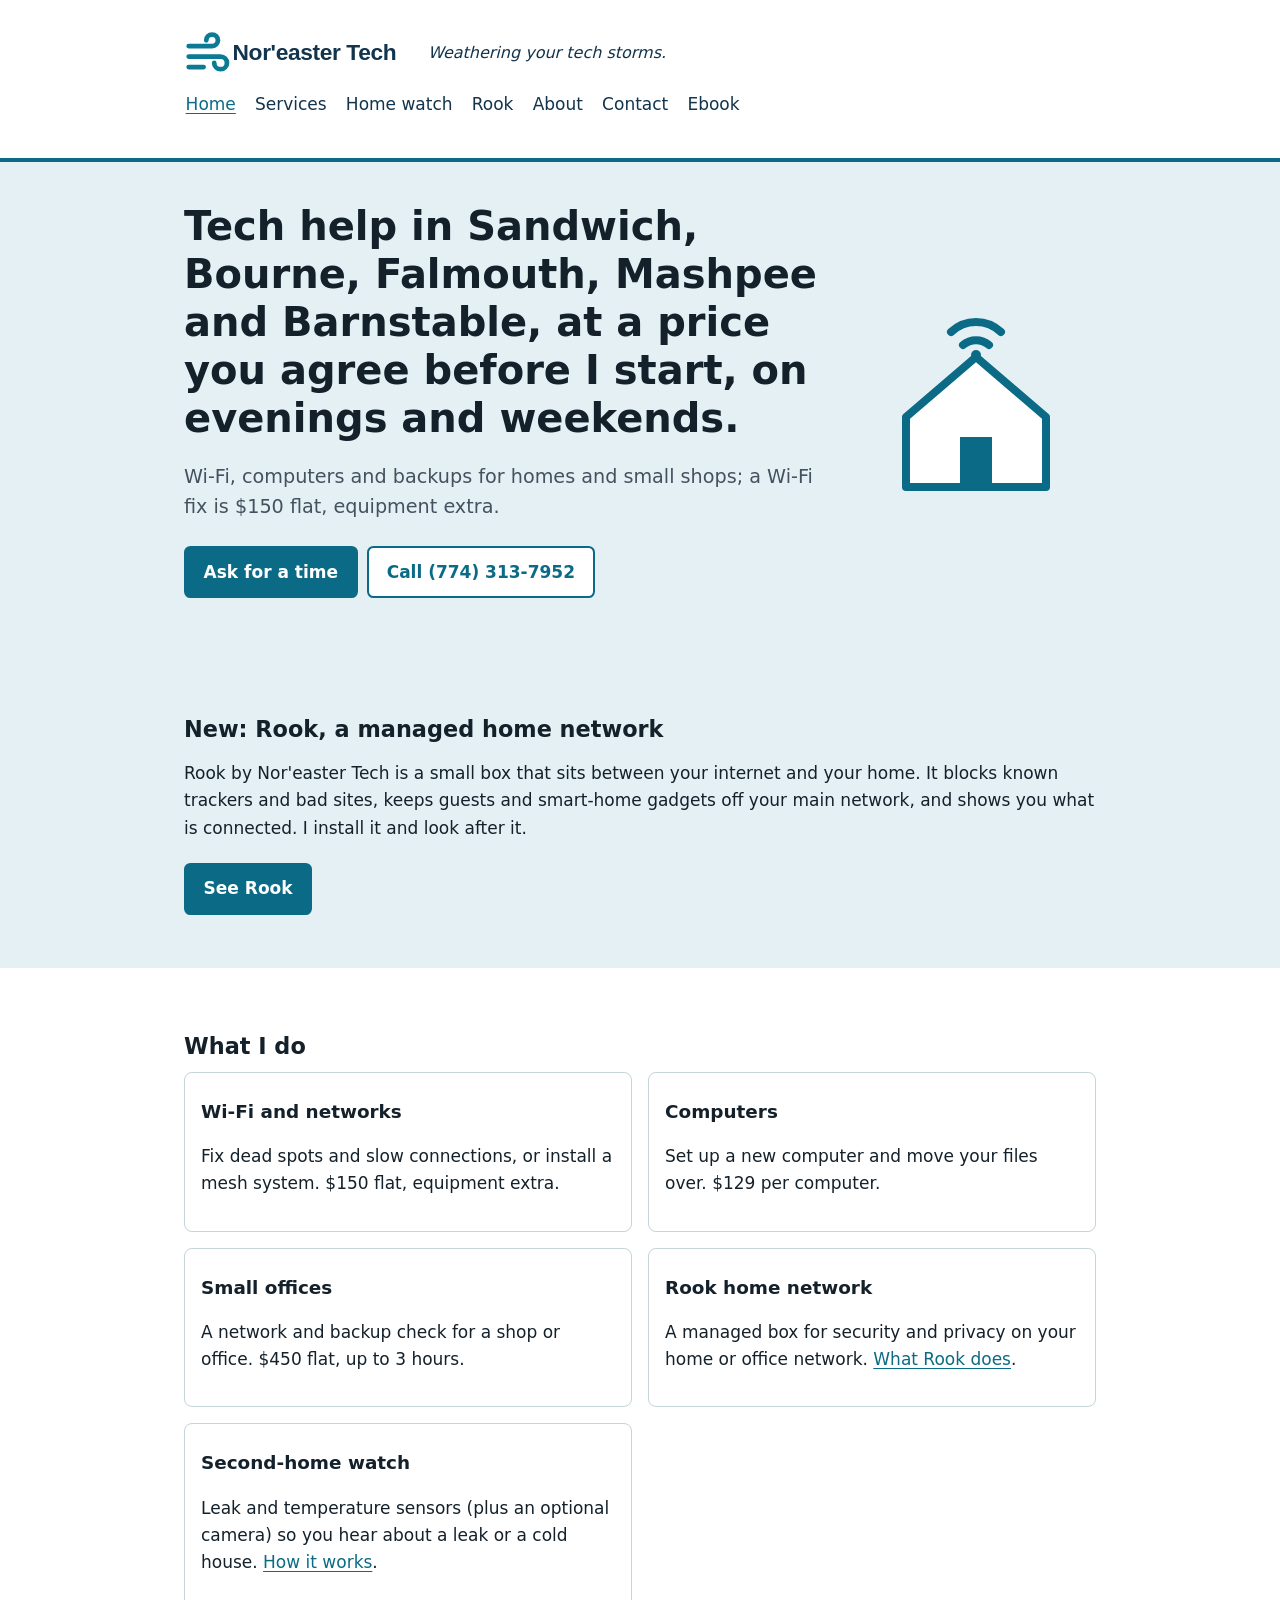
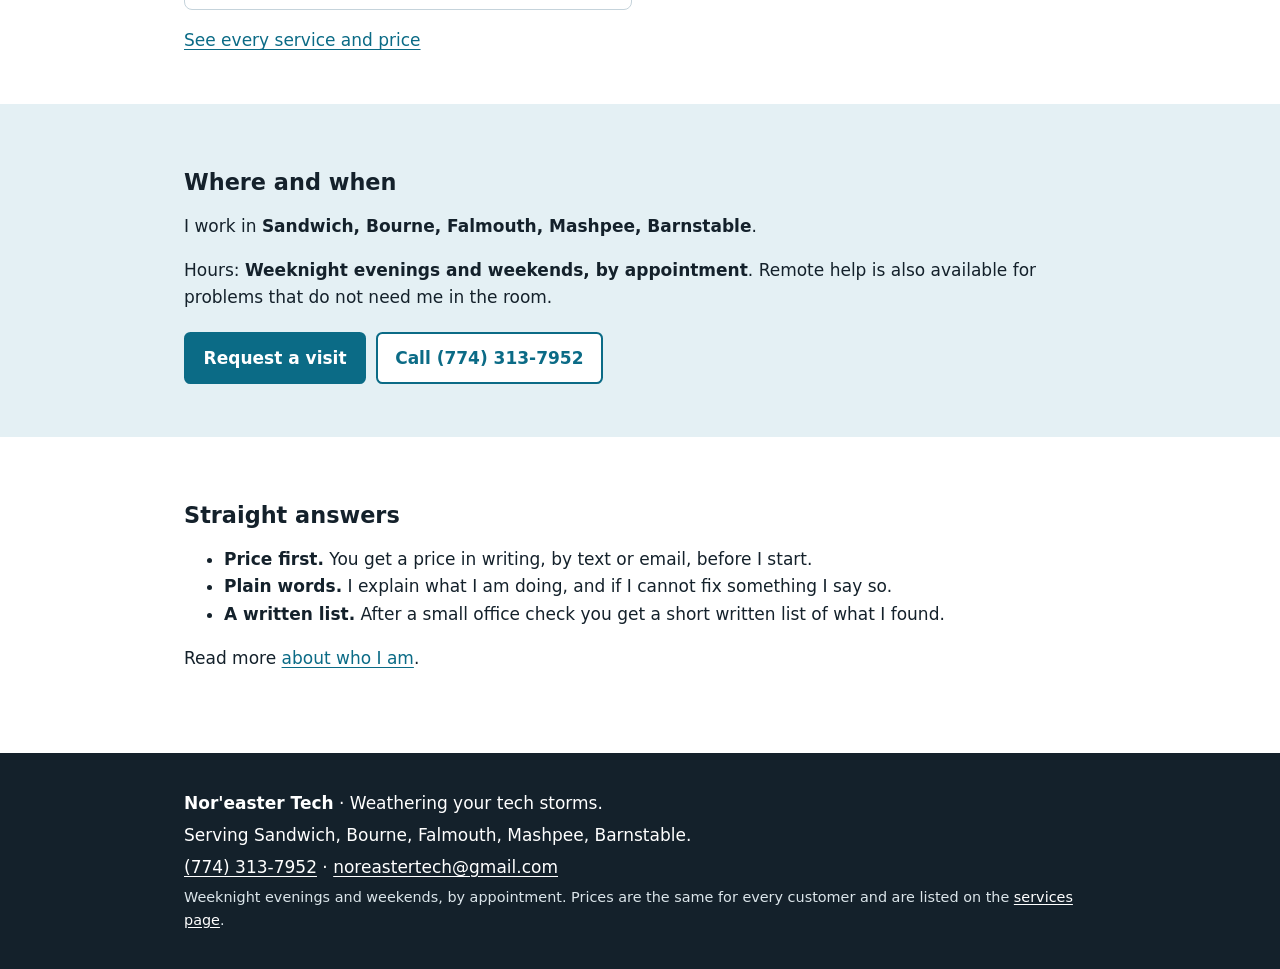
==== index.html @ c84966c6 "Rook: one set of prices" ====
<!DOCTYPE html>
<html lang="en">
<head>
<meta charset="utf-8">
<meta name="viewport" content="width=device-width, initial-scale=1">
<title>Nor'easter Tech | Friendly tech help on Cape Cod</title>
<meta name="description" content="Wi-Fi fixes, new computer setup, tested backups and second-home monitoring for homes and small offices in Sandwich, Bourne, Falmouth, Mashpee and Barnstable. Evenings and weekends.">
<meta name="theme-color" content="#12344d">
<link rel="canonical" href="https://noreastertech.com/index.html">
<meta property="og:title" content="Nor'easter Tech | Friendly tech help on Cape Cod">
<meta property="og:description" content="Wi-Fi fixes, new computer setup, tested backups and second-home monitoring for homes and small offices in Sandwich, Bourne, Falmouth, Mashpee and Barnstable. Evenings and weekends.">
<meta property="og:type" content="website">
<meta property="og:url" content="https://noreastertech.com/index.html">
<meta name="twitter:card" content="summary">
<link rel="icon" href="favicon.svg" type="image/svg+xml">
<link rel="stylesheet" href="style.css">
<script type="application/ld+json">
{
  "@context": "https://schema.org",
  "@type": "LocalBusiness",
  "name": "Nor'easter Tech",
  "description": "Friendly tech help on Cape Cod: Wi-Fi, computers, backups and second-home monitoring.",
  "url": "https://noreastertech.com/index.html",
  "email": "noreastertech@gmail.com",
  "telephone": "(774) 313-7952",
  "areaServed": ["Sandwich, MA", "Bourne, MA", "Falmouth, MA", "Mashpee, MA", "Barnstable, MA"],
  "address": {"@type": "PostalAddress", "addressRegion": "MA", "addressCountry": "US"},
  "openingHoursSpecification": [
    {"@type": "OpeningHoursSpecification", "dayOfWeek": ["Monday", "Tuesday", "Wednesday", "Thursday", "Friday"], "opens": "18:00", "closes": "21:00"},
    {"@type": "OpeningHoursSpecification", "dayOfWeek": ["Saturday", "Sunday"], "opens": "09:00", "closes": "17:00"}
  ]
}
</script>
</head>
<body>
<a class="skip" href="#main">Skip to content</a>
<header class="site-header">
<div class="wrap bar">
<a class="brand" href="index.html"><img src="logo.svg" alt="Nor'easter Tech" width="220" height="43"></a>
<p class="tagline">Weathering your tech storms.</p>
<nav aria-label="Main"><ul><li><a href="index.html" aria-current="page">Home</a></li><li><a href="services.html">Services</a></li><li><a href="home-watch.html">Home watch</a></li><li><a href="rook.html">Rook</a></li><li><a href="about.html">About</a></li><li><a href="contact.html">Contact</a></li><li><a href="book.html">Ebook</a></li></ul></nav>
</div>
</header>
<main id="main" tabindex="-1">

<section class="hero">
<div class="wrap hero-grid">
<div>
<h1>Tech help in Sandwich, Bourne, Falmouth, Mashpee and Barnstable, at a price you agree before I start, on evenings and weekends.</h1>
<p class="lead">Wi-Fi, computers and backups for homes and small shops; a Wi-Fi fix is $150 flat, equipment extra.</p>
<p><a class="btn" href="contact.html">Ask for a time</a> <a class="btn alt" href="tel:+17743137952">Call (774) 313-7952</a></p>
</div>
<img src="house.svg" width="160" height="160" alt="Simple drawing of a house with a Wi-Fi signal above the roof">
</div>
</section>
<section class="band">
<div class="wrap">
<h2>New: Rook, a managed home network</h2>
<p>Rook by Nor'easter Tech is a small box that sits between your internet and your home. It blocks known trackers and bad sites, keeps guests and smart-home gadgets off your main network, and shows you what is connected. I install it and look after it.</p>
<p><a class="btn" href="rook.html">See Rook</a></p>
</div>
</section>
<section class="wrap">
<h2>What I do</h2>
<ul class="cards">
<li><h3>Wi-Fi and networks</h3><p>Fix dead spots and slow connections, or install a mesh system. $150 flat, equipment extra.</p></li>
<li><h3>Computers</h3><p>Set up a new computer and move your files over. $129 per computer.</p></li>
<li><h3>Small offices</h3><p>A network and backup check for a shop or office. $450 flat, up to 3 hours.</p></li>
<li><h3>Rook home network</h3><p>A managed box for security and privacy on your home or office network. <a href="rook.html">What Rook does</a>.</p></li>
<li><h3>Second-home watch</h3><p>Leak and temperature sensors (plus an optional camera) so you hear about a leak or a cold house. <a href="home-watch.html">How it works</a>.</p></li>
</ul>
<p><a href="services.html">See every service and price</a></p>
</section>
<section class="band">
<div class="wrap">
<h2>Where and when</h2>
<p>I work in <strong>Sandwich, Bourne, Falmouth, Mashpee, Barnstable</strong>.</p>
<p>Hours: <strong>Weeknight evenings and weekends, by appointment</strong>. Remote help is also available for problems that do not need me in the room.</p>
<p><a class="btn" href="contact.html">Request a visit</a> <a class="btn alt" href="tel:+17743137952">Call (774) 313-7952</a></p>
</div>
</section>
<section class="wrap">
<h2>Straight answers</h2>
<ul>
<li><strong>Price first.</strong> You get a price in writing, by text or email, before I start.</li>
<li><strong>Plain words.</strong> I explain what I am doing, and if I cannot fix something I say so.</li>
<li><strong>A written list.</strong> After a small office check you get a short written list of what I found.</li>
</ul>
<p>Read more <a href="about.html">about who I am</a>.</p>
</section>
</main>
<footer class="site-footer">
<div class="wrap">
<p><strong>Nor'easter Tech</strong> &middot; Weathering your tech storms.</p>
<p>Serving Sandwich, Bourne, Falmouth, Mashpee, Barnstable.</p>
<p><a href="tel:+17743137952">(774) 313-7952</a> &middot; <a href="mailto:noreastertech@gmail.com">noreastertech@gmail.com</a></p>
<p class="small">Weeknight evenings and weekends, by appointment. Prices are the same for every customer and are listed on the <a href="services.html">services page</a>.</p>
</div>
</footer>
</body>
</html>
---- style.css ----
:root{--ink:#14212b;--muted:#44525f;--accent:#0b6b86;--accent-d:#12344d;--bg:#fff;--band:#e4f0f4;--line:#c5d3db}
*{box-sizing:border-box}
html{font-size:100%;-webkit-text-size-adjust:100%}
body{margin:0;font:1.0625rem/1.6 system-ui,-apple-system,"Segoe UI",Roboto,sans-serif;color:var(--ink);background:var(--bg)}
.wrap{max-width:60rem;margin:0 auto;padding:1.25rem 1rem}
img{max-width:100%;height:auto}
h1{font-size:1.9rem;line-height:1.2;margin:.5rem 0 1rem}
h2{font-size:1.4rem;line-height:1.25;margin:2rem 0 .75rem}
h3{font-size:1.15rem;margin:1.25rem 0 .25rem}
.lead{font-size:1.2rem;color:var(--muted)}
.small{font-size:.9rem;color:var(--muted)}
a{color:var(--accent);text-underline-offset:.15em}
a:hover{color:var(--accent-d)}
:focus-visible{outline:3px solid #b45309;outline-offset:2px;border-radius:2px}
.skip{position:absolute;left:-999px;top:0;background:#fff;color:var(--ink);padding:.5rem 1rem;z-index:10}
.skip:focus{left:0}
.site-header{background:#fff;color:var(--ink);border-bottom:4px solid var(--accent)}
.bar{display:flex;flex-wrap:wrap;align-items:center;gap:.5rem 1.5rem;padding-top:.75rem;padding-bottom:.75rem}
.brand{display:inline-flex;text-decoration:none}
.brand img{display:block;width:220px;height:auto}
.tagline{margin:0;color:var(--accent-d);font-style:italic;font-size:1rem}
nav ul{list-style:none;margin:0;padding:0;display:flex;flex-wrap:wrap;gap:.25rem 1rem}
nav a{color:var(--accent-d);display:inline-flex;align-items:center;min-height:44px;padding:0 .1rem;text-decoration:none}
nav a:hover,nav a[aria-current]{text-decoration:underline;color:var(--accent)}

.btn{display:inline-block;background:var(--accent);color:#fff;border:2px solid var(--accent);padding:.65rem 1.1rem;border-radius:.4rem;font:inherit;font-weight:600;text-decoration:none;cursor:pointer;margin:.25rem .25rem .25rem 0}
.btn:hover{background:var(--accent-d);color:#fff}
.btn.alt{background:#fff;color:var(--accent)}
.btn.alt:hover{background:var(--band);color:var(--accent-d)}
.hero{background:var(--band)}
.hero-grid{display:grid;gap:1rem;align-items:center}
.hero img{justify-self:center;width:160px;height:160px}
.cards{list-style:none;margin:0;padding:0;display:grid;gap:1rem}
.cards li{border:1px solid var(--line);border-radius:.5rem;padding:.25rem 1rem 1rem}
.band{background:var(--band)}
.table-wrap{overflow-x:auto}
table{border-collapse:collapse;width:100%;min-width:20rem}
caption{text-align:left;font-weight:700;padding:.5rem 0}
th,td{border-bottom:1px solid var(--line);padding:.6rem .5rem;text-align:left;vertical-align:top}
thead th{background:var(--band)}
.price{white-space:nowrap;font-weight:700}
.form{display:grid;gap:.4rem;max-width:32rem}
.form label{font-weight:600;margin-top:.6rem}
input,select,textarea{font:inherit;color:var(--ink);padding:.6rem;border:2px solid #6b7c88;border-radius:.4rem;width:100%;background:#fff}
.form .btn{margin-top:1rem;justify-self:start}
.site-footer{background:var(--ink);color:#fff;margin-top:2rem}
.site-footer p{margin:.3rem 0}
.site-footer a{color:#fff}
@media (min-width:40rem){
h1{font-size:2.5rem}
.hero-grid{grid-template-columns:1fr auto}
.hero img{width:240px;height:240px}
.cards{grid-template-columns:1fr 1fr}
.wrap{padding:2rem 1.5rem}
}
@media (prefers-reduced-motion:no-preference){html{scroll-behavior:smooth}}
.site-footer .small{color:#dbe5ea}
@media print{
.skip,.site-header,.site-footer,.btn{display:none}
body{color:#000;background:#fff;font-size:12pt}
a{color:#000}
.table-wrap{overflow:visible}
}
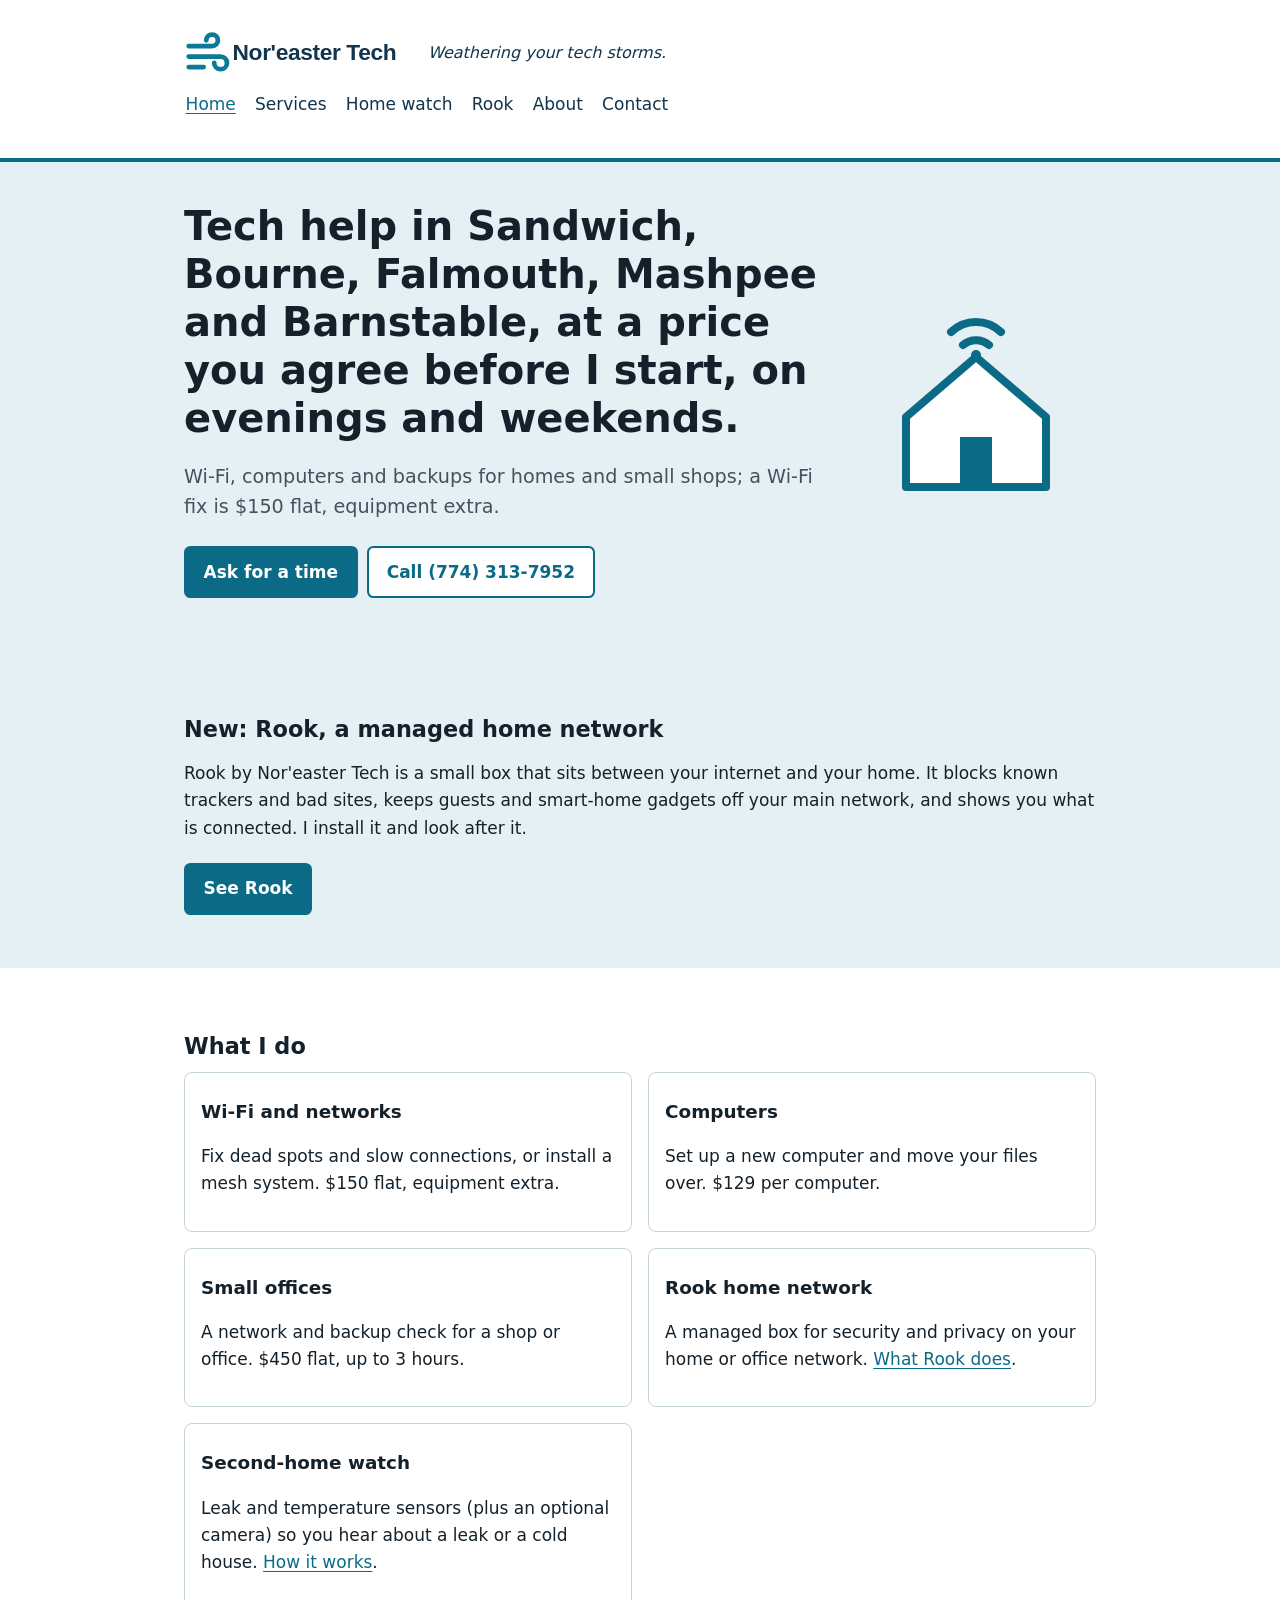
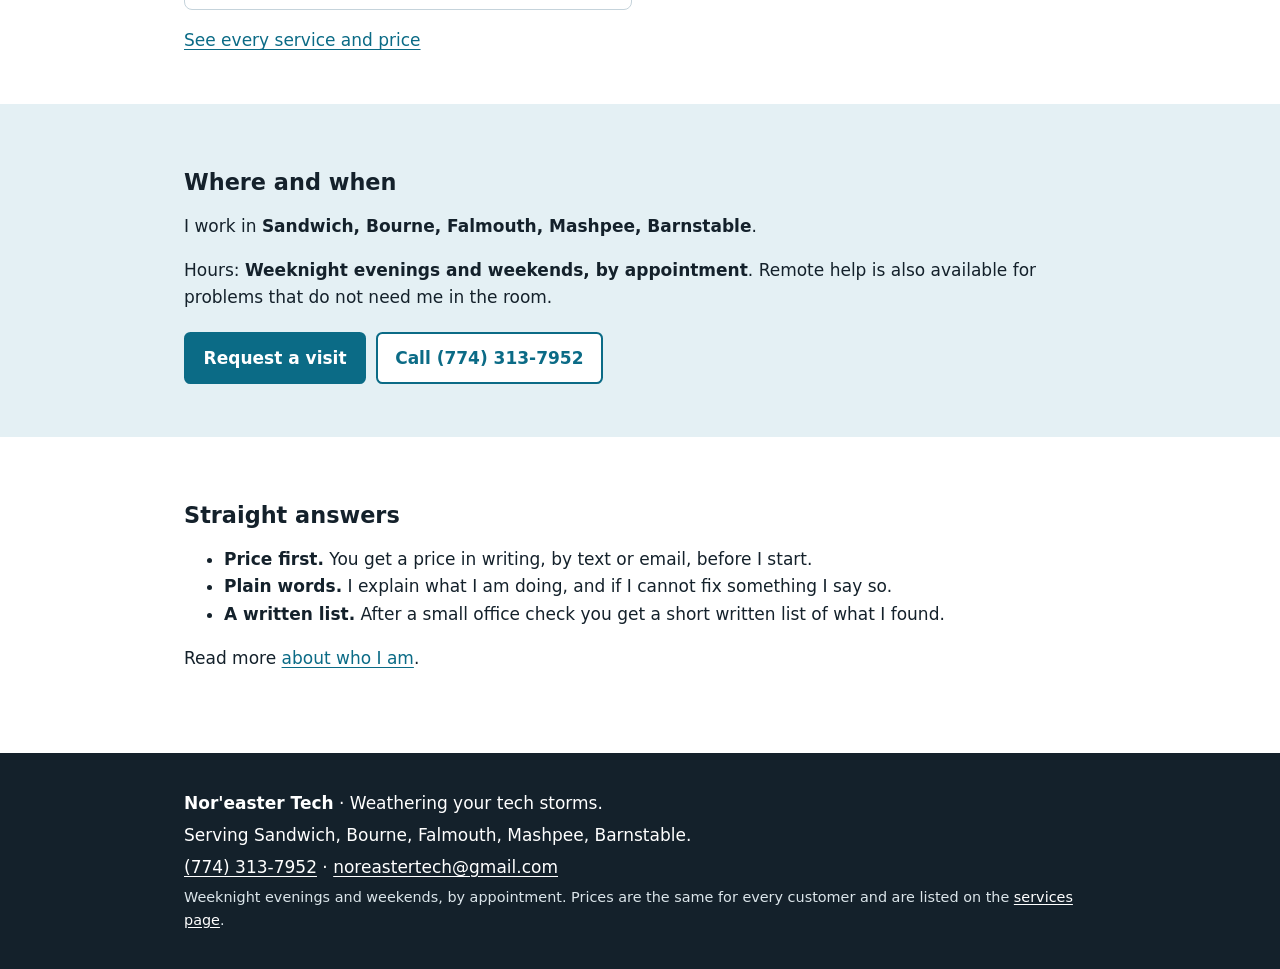
==== commit fffe16ae: "About rewrite; Ebook out of the menu" ====
--- a/index.html
+++ b/index.html
@@ -38,7 +38,7 @@
 <div class="wrap bar">
 <a class="brand" href="index.html"><img src="logo.svg" alt="Nor'easter Tech" width="220" height="43"></a>
 <p class="tagline">Weathering your tech storms.</p>
-<nav aria-label="Main"><ul><li><a href="index.html" aria-current="page">Home</a></li><li><a href="services.html">Services</a></li><li><a href="home-watch.html">Home watch</a></li><li><a href="rook.html">Rook</a></li><li><a href="about.html">About</a></li><li><a href="contact.html">Contact</a></li><li><a href="book.html">Ebook</a></li></ul></nav>
+<nav aria-label="Main"><ul><li><a href="index.html" aria-current="page">Home</a></li><li><a href="services.html">Services</a></li><li><a href="home-watch.html">Home watch</a></li><li><a href="rook.html">Rook</a></li><li><a href="about.html">About</a></li><li><a href="contact.html">Contact</a></li></ul></nav>
 </div>
 </header>
 <main id="main" tabindex="-1">
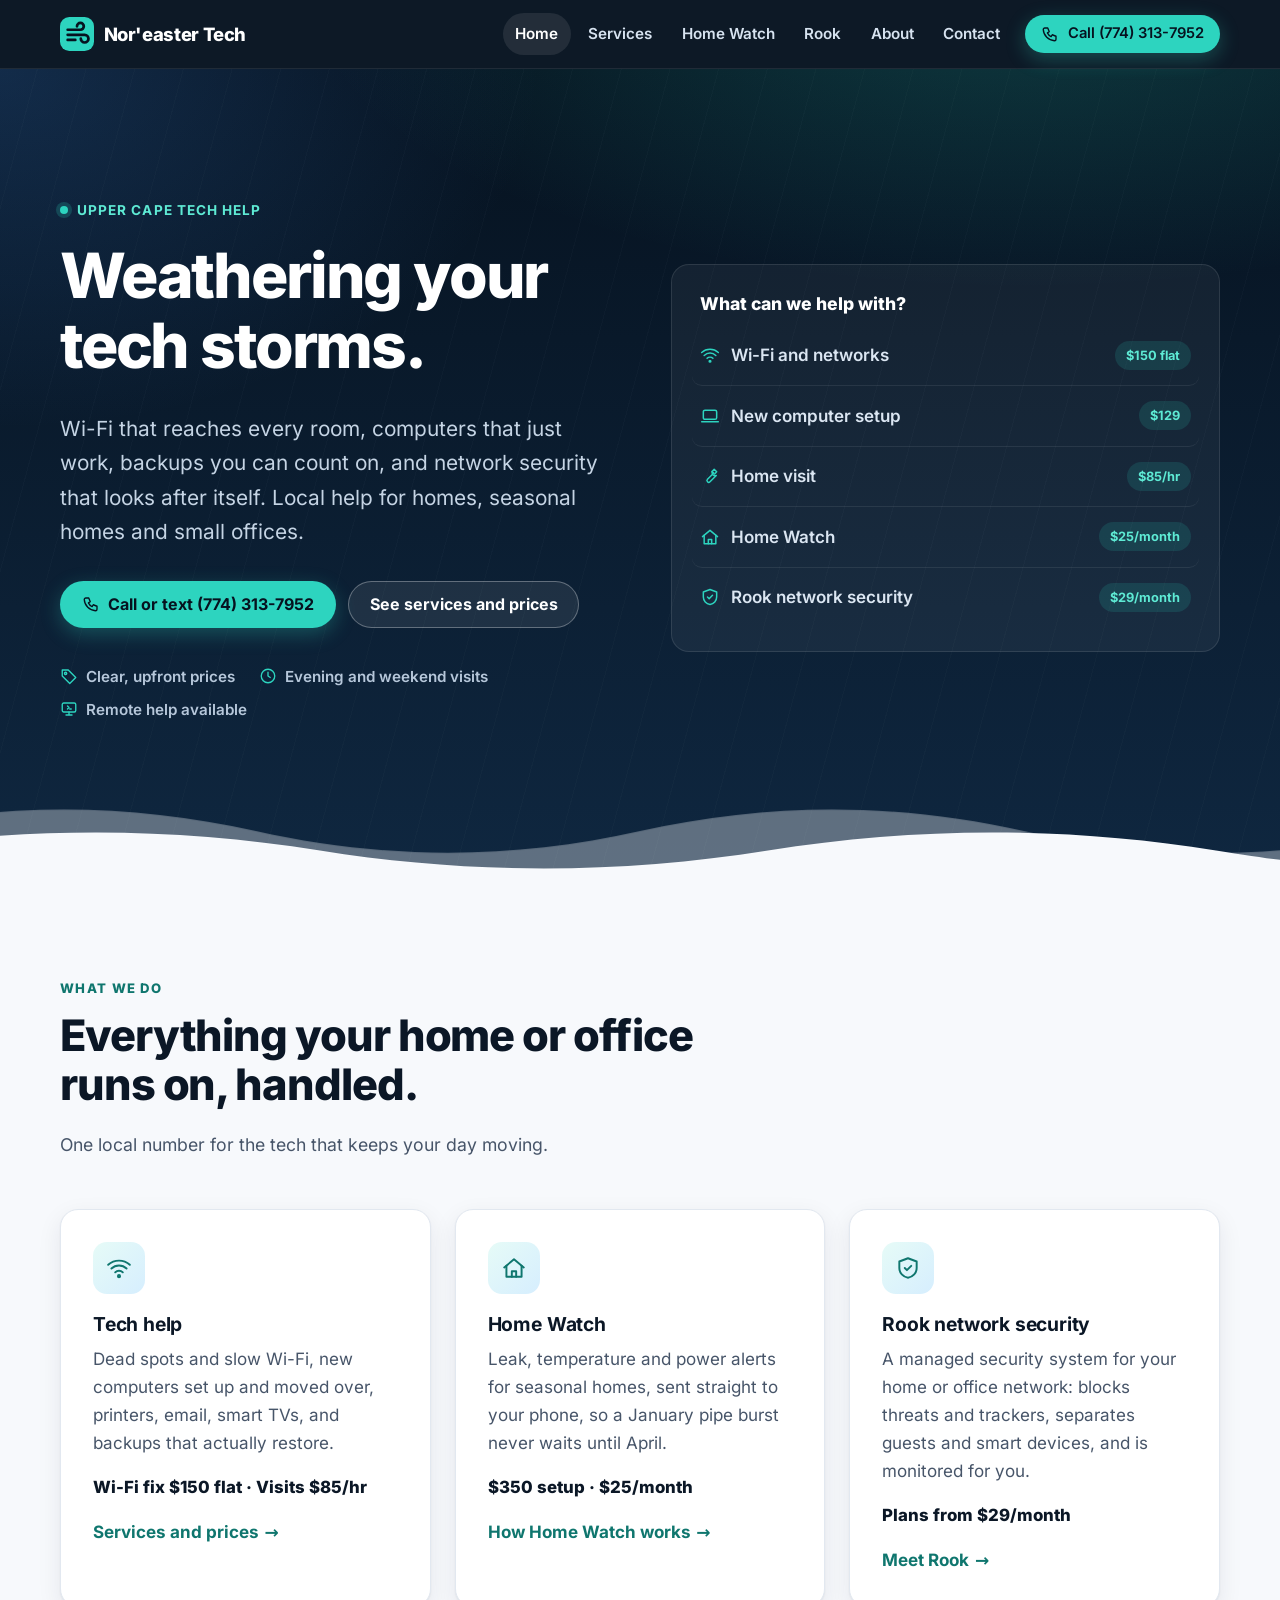
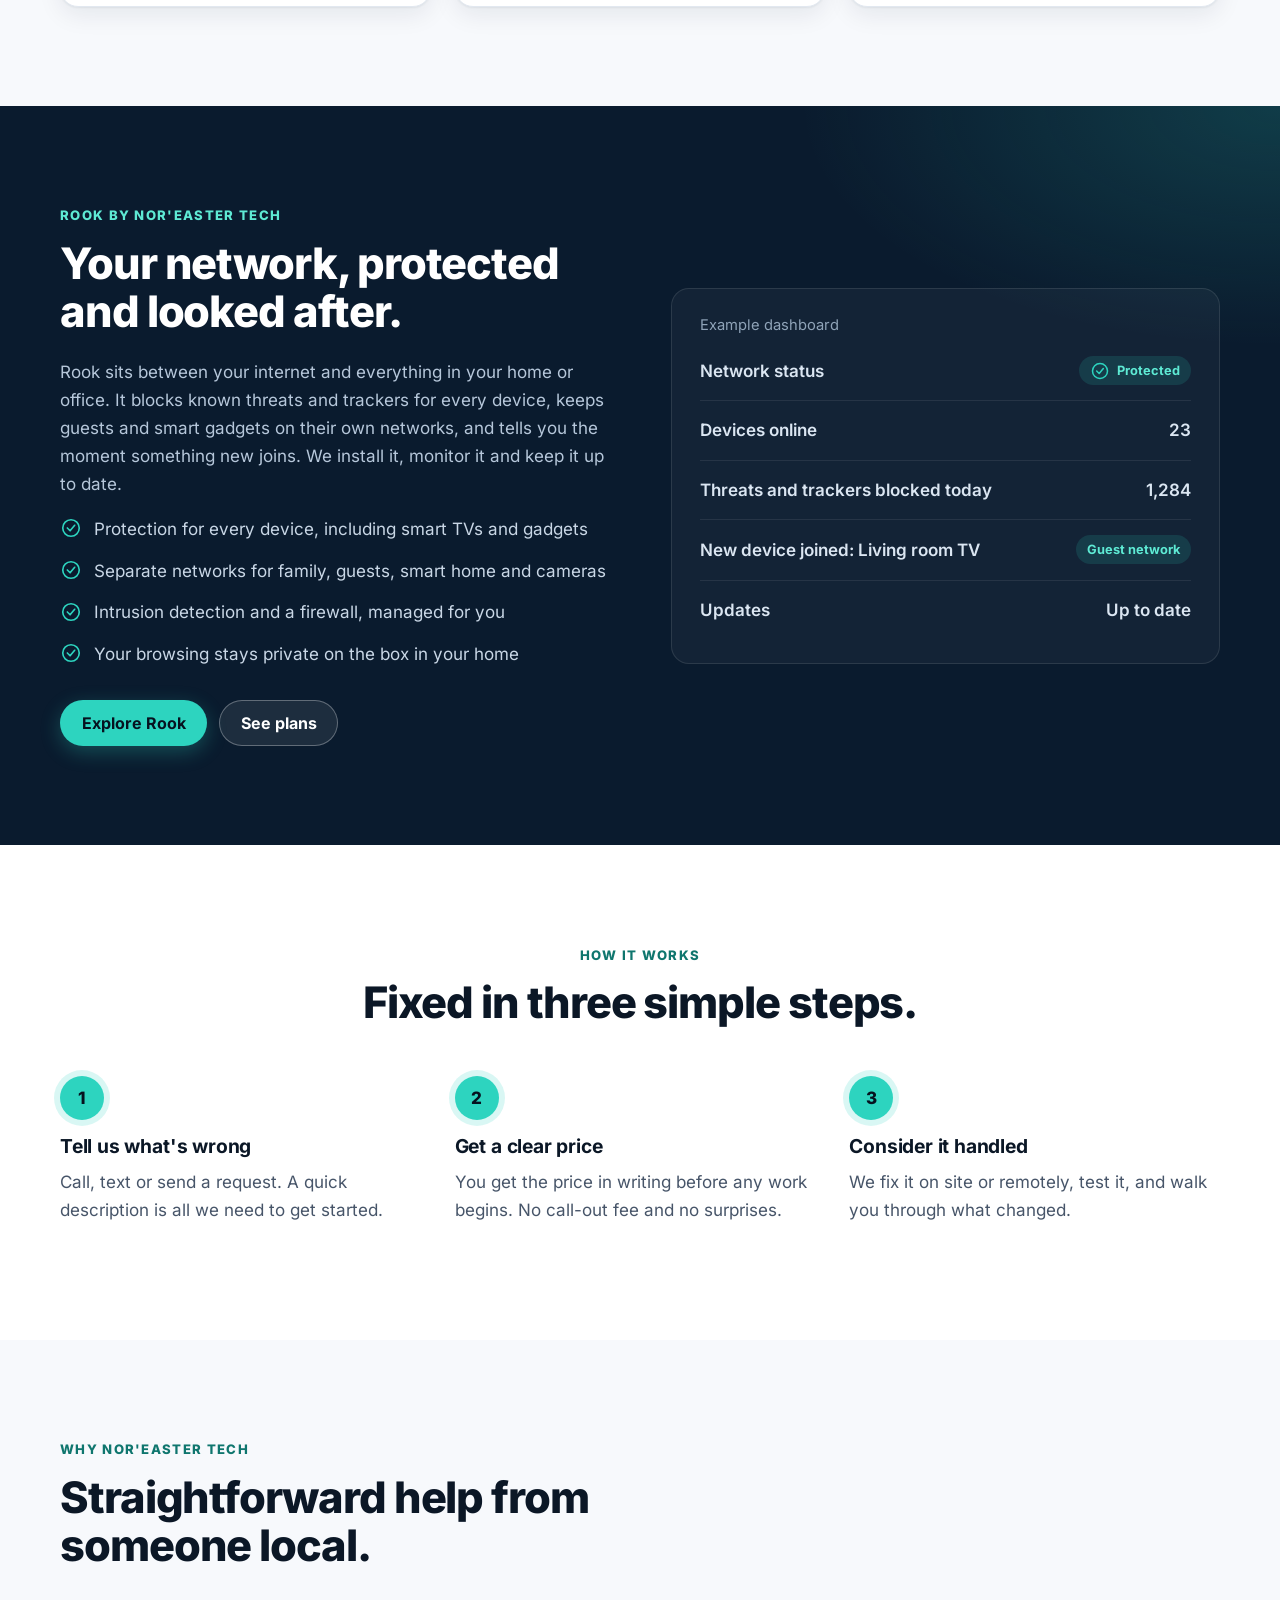
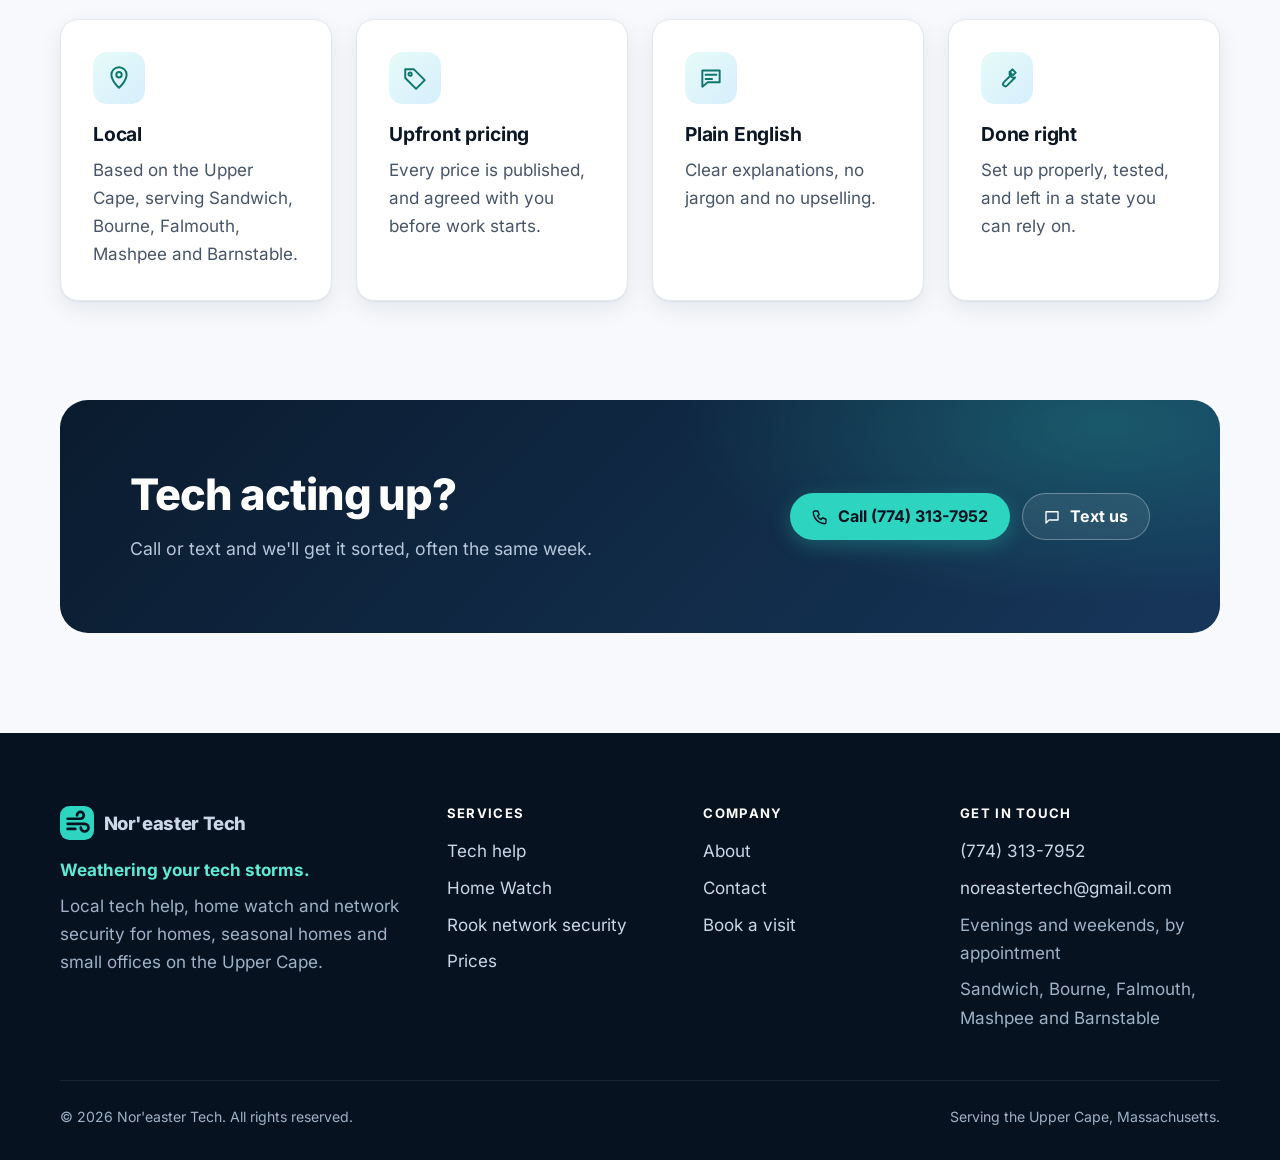
==== commit aabbb0ea: "Publish site from cape-tech-launch 4f419fa" ====
--- a/index.html
+++ b/index.html
@@ -3,99 +3,219 @@
 <head>
 <meta charset="utf-8">
 <meta name="viewport" content="width=device-width, initial-scale=1">
-<title>Nor'easter Tech | Friendly tech help on Cape Cod</title>
-<meta name="description" content="Wi-Fi fixes, new computer setup, tested backups and second-home monitoring for homes and small offices in Sandwich, Bourne, Falmouth, Mashpee and Barnstable. Evenings and weekends.">
-<meta name="theme-color" content="#12344d">
-<link rel="canonical" href="https://noreastertech.com/index.html">
-<meta property="og:title" content="Nor'easter Tech | Friendly tech help on Cape Cod">
-<meta property="og:description" content="Wi-Fi fixes, new computer setup, tested backups and second-home monitoring for homes and small offices in Sandwich, Bourne, Falmouth, Mashpee and Barnstable. Evenings and weekends.">
+<title>Nor'easter Tech | Tech help, Home Watch and network security on Cape Cod</title>
+<meta name="description" content="Nor'easter Tech: Wi-Fi, computer and backup help, Home Watch for seasonal homes, and Rook network security for homes and small offices in Sandwich, Bourne, Falmouth, Mashpee and Barnstable.">
+<meta name="theme-color" content="#06121f">
+<link rel="canonical" href="https://noreastertech.com/">
+<meta property="og:title" content="Nor'easter Tech | Tech help, Home Watch and network security on Cape Cod">
+<meta property="og:description" content="Nor'easter Tech: Wi-Fi, computer and backup help, Home Watch for seasonal homes, and Rook network security for homes and small offices in Sandwich, Bourne, Falmouth, Mashpee and Barnstable.">
 <meta property="og:type" content="website">
-<meta property="og:url" content="https://noreastertech.com/index.html">
+<meta property="og:url" content="https://noreastertech.com/">
 <meta name="twitter:card" content="summary">
 <link rel="icon" href="favicon.svg" type="image/svg+xml">
 <link rel="stylesheet" href="style.css">
-<script type="application/ld+json">
-{
-  "@context": "https://schema.org",
-  "@type": "LocalBusiness",
-  "name": "Nor'easter Tech",
-  "description": "Friendly tech help on Cape Cod: Wi-Fi, computers, backups and second-home monitoring.",
-  "url": "https://noreastertech.com/index.html",
-  "email": "noreastertech@gmail.com",
-  "telephone": "(774) 313-7952",
-  "areaServed": ["Sandwich, MA", "Bourne, MA", "Falmouth, MA", "Mashpee, MA", "Barnstable, MA"],
-  "address": {"@type": "PostalAddress", "addressRegion": "MA", "addressCountry": "US"},
-  "openingHoursSpecification": [
-    {"@type": "OpeningHoursSpecification", "dayOfWeek": ["Monday", "Tuesday", "Wednesday", "Thursday", "Friday"], "opens": "18:00", "closes": "21:00"},
-    {"@type": "OpeningHoursSpecification", "dayOfWeek": ["Saturday", "Sunday"], "opens": "09:00", "closes": "17:00"}
-  ]
-}
-</script>
 </head>
 <body>
 <a class="skip" href="#main">Skip to content</a>
 <header class="site-header">
 <div class="wrap bar">
-<a class="brand" href="index.html"><img src="logo.svg" alt="Nor'easter Tech" width="220" height="43"></a>
-<p class="tagline">Weathering your tech storms.</p>
-<nav aria-label="Main"><ul><li><a href="index.html" aria-current="page">Home</a></li><li><a href="services.html">Services</a></li><li><a href="home-watch.html">Home watch</a></li><li><a href="rook.html">Rook</a></li><li><a href="about.html">About</a></li><li><a href="contact.html">Contact</a></li></ul></nav>
+<a class="brand" href="index.html" aria-label="Nor'easter Tech home"><svg viewBox="0 0 40 40" aria-hidden="true"><rect width="40" height="40" rx="11" fill="#2dd4bf"/><g fill="none" stroke="#06121f" stroke-width="3.2" stroke-linecap="round"><path d="M9 15h15a4 4 0 1 0-4-4"/><path d="M9 21h20a4.5 4.5 0 1 1-4.5 4.5"/><path d="M9 27h9"/></g></svg><span>Nor'easter Tech</span></a>
+<button class="menu-toggle" type="button" aria-expanded="false" aria-controls="site-nav">Menu</button>
+<nav class="nav" id="site-nav" aria-label="Main">
+<ul><li><a href="index.html" aria-current="page">Home</a></li><li><a href="services.html">Services</a></li><li><a href="home-watch.html">Home Watch</a></li><li><a href="rook.html">Rook</a></li><li><a href="about.html">About</a></li><li><a href="contact.html">Contact</a></li></ul>
+<a class="btn sm" href="tel:+17743137952"><svg viewBox="0 0 24 24" fill="none" stroke="currentColor" stroke-width="1.8" stroke-linecap="round" stroke-linejoin="round" aria-hidden="true"><path d="M5 4h4l2 5-2.5 1.5a11 11 0 0 0 5 5L15 13l5 2v4a2 2 0 0 1-2 2A16 16 0 0 1 3 6a2 2 0 0 1 2-2Z"/></svg>Call (774) 313-7952</a>
+</nav>
 </div>
 </header>
 <main id="main" tabindex="-1">
-
 <section class="hero">
-<div class="wrap hero-grid">
-<div>
-<h1>Tech help in Sandwich, Bourne, Falmouth, Mashpee and Barnstable, at a price you agree before I start, on evenings and weekends.</h1>
-<p class="lead">Wi-Fi, computers and backups for homes and small shops; a Wi-Fi fix is $150 flat, equipment extra.</p>
-<p><a class="btn" href="contact.html">Ask for a time</a> <a class="btn alt" href="tel:+17743137952">Call (774) 313-7952</a></p>
-</div>
-<img src="house.svg" width="160" height="160" alt="Simple drawing of a house with a Wi-Fi signal above the roof">
-</div>
-</section>
-<section class="band">
-<div class="wrap">
-<h2>New: Rook, a managed home network</h2>
-<p>Rook by Nor'easter Tech is a small box that sits between your internet and your home. It blocks known trackers and bad sites, keeps guests and smart-home gadgets off your main network, and shows you what is connected. I install it and look after it.</p>
-<p><a class="btn" href="rook.html">See Rook</a></p>
-</div>
-</section>
-<section class="wrap">
-<h2>What I do</h2>
-<ul class="cards">
-<li><h3>Wi-Fi and networks</h3><p>Fix dead spots and slow connections, or install a mesh system. $150 flat, equipment extra.</p></li>
-<li><h3>Computers</h3><p>Set up a new computer and move your files over. $129 per computer.</p></li>
-<li><h3>Small offices</h3><p>A network and backup check for a shop or office. $450 flat, up to 3 hours.</p></li>
-<li><h3>Rook home network</h3><p>A managed box for security and privacy on your home or office network. <a href="rook.html">What Rook does</a>.</p></li>
-<li><h3>Second-home watch</h3><p>Leak and temperature sensors (plus an optional camera) so you hear about a leak or a cold house. <a href="home-watch.html">How it works</a>.</p></li>
+<div class="wind" aria-hidden="true"></div>
+<div class="wrap split">
+<div>
+<p class="eyebrow">Upper Cape tech help</p>
+<h1>Weathering your tech storms.</h1>
+<p class="lead">Wi-Fi that reaches every room, computers that just work, backups you can count on, and network security that looks after itself. Local help for homes, seasonal homes and small offices.</p>
+<div class="btn-row">
+<a class="btn" href="tel:+17743137952"><svg viewBox="0 0 24 24" fill="none" stroke="currentColor" stroke-width="1.8" stroke-linecap="round" stroke-linejoin="round" aria-hidden="true"><path d="M5 4h4l2 5-2.5 1.5a11 11 0 0 0 5 5L15 13l5 2v4a2 2 0 0 1-2 2A16 16 0 0 1 3 6a2 2 0 0 1 2-2Z"/></svg>Call or text (774) 313-7952</a>
+<a class="btn ghost" href="services.html">See services and prices</a>
+</div>
+<ul class="hero-points">
+<li><svg viewBox="0 0 24 24" fill="none" stroke="currentColor" stroke-width="1.8" stroke-linecap="round" stroke-linejoin="round" aria-hidden="true"><path d="M3 12V4h8l10 10-8 8L3 12Z"/><circle cx="7.5" cy="8.5" r="1.5"/></svg>Clear, upfront prices</li>
+<li><svg viewBox="0 0 24 24" fill="none" stroke="currentColor" stroke-width="1.8" stroke-linecap="round" stroke-linejoin="round" aria-hidden="true"><circle cx="12" cy="12" r="9"/><path d="M12 7v5l3 2"/></svg>Evening and weekend visits</li>
+<li><svg viewBox="0 0 24 24" fill="none" stroke="currentColor" stroke-width="1.8" stroke-linecap="round" stroke-linejoin="round" aria-hidden="true"><rect x="3" y="4" width="18" height="12" rx="2"/><path d="M8 20h8M12 16v4"/><path d="m10 8 2 2-2 2M13 12h2"/></svg>Remote help available</li>
 </ul>
-<p><a href="services.html">See every service and price</a></p>
-</section>
-<section class="band">
-<div class="wrap">
-<h2>Where and when</h2>
-<p>I work in <strong>Sandwich, Bourne, Falmouth, Mashpee, Barnstable</strong>.</p>
-<p>Hours: <strong>Weeknight evenings and weekends, by appointment</strong>. Remote help is also available for problems that do not need me in the room.</p>
-<p><a class="btn" href="contact.html">Request a visit</a> <a class="btn alt" href="tel:+17743137952">Call (774) 313-7952</a></p>
-</div>
-</section>
-<section class="wrap">
-<h2>Straight answers</h2>
-<ul>
-<li><strong>Price first.</strong> You get a price in writing, by text or email, before I start.</li>
-<li><strong>Plain words.</strong> I explain what I am doing, and if I cannot fix something I say so.</li>
-<li><strong>A written list.</strong> After a small office check you get a short written list of what I found.</li>
-</ul>
-<p>Read more <a href="about.html">about who I am</a>.</p>
-</section>
+</div>
+<div class="panel hero-card">
+<p class="hero-card-title">What can we help with?</p>
+<a class="row" href="services.html"><span><svg viewBox="0 0 24 24" fill="none" stroke="currentColor" stroke-width="1.8" stroke-linecap="round" stroke-linejoin="round" aria-hidden="true"><path d="M5 12.5a10 10 0 0 1 14 0"/><path d="M8.5 16a5 5 0 0 1 7 0"/><path d="M2 9a15 15 0 0 1 20 0"/><circle cx="12" cy="19.5" r="1"/></svg>Wi-Fi and networks</span><span class="pill">$150 flat</span></a>
+<a class="row" href="services.html"><span><svg viewBox="0 0 24 24" fill="none" stroke="currentColor" stroke-width="1.8" stroke-linecap="round" stroke-linejoin="round" aria-hidden="true"><rect x="4" y="5" width="16" height="11" rx="2"/><path d="M2 19h20"/></svg>New computer setup</span><span class="pill">$129</span></a>
+<a class="row" href="services.html"><span><svg viewBox="0 0 24 24" fill="none" stroke="currentColor" stroke-width="1.8" stroke-linecap="round" stroke-linejoin="round" aria-hidden="true"><path d="M14.5 6.5a4 4 0 0 0 5 5L12 19a2.1 2.1 0 0 1-3-3l7.5-7.5Z"/><path d="M14.5 6.5 17 4l3 3-2.5 2.5"/></svg>Home visit</span><span class="pill">$85/hr</span></a>
+<a class="row" href="home-watch.html"><span><svg viewBox="0 0 24 24" fill="none" stroke="currentColor" stroke-width="1.8" stroke-linecap="round" stroke-linejoin="round" aria-hidden="true"><path d="M3 11.5 12 4l9 7.5"/><path d="M5 10v10h14V10"/><path d="M10 20v-5h4v5"/></svg>Home Watch</span><span class="pill">$25/month</span></a>
+<a class="row" href="rook.html"><span><svg viewBox="0 0 24 24" fill="none" stroke="currentColor" stroke-width="1.8" stroke-linecap="round" stroke-linejoin="round" aria-hidden="true"><path d="M12 3 4 6v6c0 4.5 3.4 8.3 8 9 4.6-.7 8-4.5 8-9V6l-8-3Z"/><path d="m9 12 2 2 4-4"/></svg>Rook network security</span><span class="pill">$29/month</span></a>
+</div>
+</div>
+<svg class="hero-waves" viewBox="0 0 1440 120" preserveAspectRatio="none" aria-hidden="true"><path d="M0 70c120-30 240-30 360 0s240 30 360 0 240-30 360 0 240 30 360 0v50H0Z" fill="#f7f9fc" opacity=".35"/><path d="M0 90c140-25 280-25 420 0s280 25 420 0 280-25 420 0 120 12 180 8v22H0Z" fill="#f7f9fc"/></svg>
+</section>
+
+<section class="section">
+<div class="wrap">
+<div class="section-head">
+<span class="kicker">What we do</span>
+<h2>Everything your home or office runs on, handled.</h2>
+<p>One local number for the tech that keeps your day moving.</p>
+</div>
+<div class="grid c3">
+<a class="card" href="services.html">
+<div class="icon"><svg viewBox="0 0 24 24" fill="none" stroke="currentColor" stroke-width="1.8" stroke-linecap="round" stroke-linejoin="round" aria-hidden="true"><path d="M5 12.5a10 10 0 0 1 14 0"/><path d="M8.5 16a5 5 0 0 1 7 0"/><path d="M2 9a15 15 0 0 1 20 0"/><circle cx="12" cy="19.5" r="1"/></svg></div>
+<h3>Tech help</h3>
+<p>Dead spots and slow Wi-Fi, new computers set up and moved over, printers, email, smart TVs, and backups that actually restore.</p>
+<span class="price-tag">Wi-Fi fix $150 flat · Visits $85/hr</span>
+<span class="more">Services and prices</span>
+</a>
+<a class="card" href="home-watch.html">
+<div class="icon"><svg viewBox="0 0 24 24" fill="none" stroke="currentColor" stroke-width="1.8" stroke-linecap="round" stroke-linejoin="round" aria-hidden="true"><path d="M3 11.5 12 4l9 7.5"/><path d="M5 10v10h14V10"/><path d="M10 20v-5h4v5"/></svg></div>
+<h3>Home Watch</h3>
+<p>Leak, temperature and power alerts for seasonal homes, sent straight to your phone, so a January pipe burst never waits until April.</p>
+<span class="price-tag">$350 setup · $25/month</span>
+<span class="more">How Home Watch works</span>
+</a>
+<a class="card" href="rook.html">
+<div class="icon"><svg viewBox="0 0 24 24" fill="none" stroke="currentColor" stroke-width="1.8" stroke-linecap="round" stroke-linejoin="round" aria-hidden="true"><path d="M12 3 4 6v6c0 4.5 3.4 8.3 8 9 4.6-.7 8-4.5 8-9V6l-8-3Z"/><path d="m9 12 2 2 4-4"/></svg></div>
+<h3>Rook network security</h3>
+<p>A managed security system for your home or office network: blocks threats and trackers, separates guests and smart devices, and is monitored for you.</p>
+<span class="price-tag">Plans from $29/month</span>
+<span class="more">Meet Rook</span>
+</a>
+</div>
+</div>
+</section>
+
+<section class="section band-dark">
+<div class="wrap split">
+<div>
+<span class="kicker">Rook by Nor'easter Tech</span>
+<h2>Your network, protected and looked after.</h2>
+<p>Rook sits between your internet and everything in your home or office. It blocks known threats and trackers for every device, keeps guests and smart gadgets on their own networks, and tells you the moment something new joins. We install it, monitor it and keep it up to date.</p>
+<ul class="checklist"><li><svg viewBox="0 0 24 24" fill="none" stroke="currentColor" stroke-width="1.8" stroke-linecap="round" stroke-linejoin="round" aria-hidden="true"><circle cx="12" cy="12" r="9"/><path d="m8 12 3 3 5-6"/></svg><span>Protection for every device, including smart TVs and gadgets</span></li><li><svg viewBox="0 0 24 24" fill="none" stroke="currentColor" stroke-width="1.8" stroke-linecap="round" stroke-linejoin="round" aria-hidden="true"><circle cx="12" cy="12" r="9"/><path d="m8 12 3 3 5-6"/></svg><span>Separate networks for family, guests, smart home and cameras</span></li><li><svg viewBox="0 0 24 24" fill="none" stroke="currentColor" stroke-width="1.8" stroke-linecap="round" stroke-linejoin="round" aria-hidden="true"><circle cx="12" cy="12" r="9"/><path d="m8 12 3 3 5-6"/></svg><span>Intrusion detection and a firewall, managed for you</span></li><li><svg viewBox="0 0 24 24" fill="none" stroke="currentColor" stroke-width="1.8" stroke-linecap="round" stroke-linejoin="round" aria-hidden="true"><circle cx="12" cy="12" r="9"/><path d="m8 12 3 3 5-6"/></svg><span>Your browsing stays private on the box in your home</span></li></ul>
+<div class="btn-row"><a class="btn" href="rook.html">Explore Rook</a><a class="btn ghost" href="rook.html#plans">See plans</a></div>
+</div>
+<div class="panel" aria-label="Example of the Rook dashboard"><p class="fine" style="margin:0 0 .25rem;color:#8fa3b8">Example dashboard</p>
+<div class="row"><span>Network status</span><span class="pill"><svg viewBox="0 0 24 24" fill="none" stroke="currentColor" stroke-width="1.8" stroke-linecap="round" stroke-linejoin="round" aria-hidden="true"><circle cx="12" cy="12" r="9"/><path d="m8 12 3 3 5-6"/></svg> Protected</span></div>
+<div class="row"><span>Devices online</span><span>23</span></div>
+<div class="row"><span>Threats and trackers blocked today</span><span>1,284</span></div>
+<div class="row"><span>New device joined: Living room TV</span><span class="pill">Guest network</span></div>
+<div class="row"><span>Updates</span><span>Up to date</span></div>
+</div>
+</div>
+</section>
+
+<section class="section white">
+<div class="wrap">
+<div class="section-head center">
+<span class="kicker">How it works</span>
+<h2>Fixed in three simple steps.</h2>
+</div>
+<ol class="steps grid c3">
+<li><h3>Tell us what's wrong</h3><p>Call, text or send a request. A quick description is all we need to get started.</p></li>
+<li><h3>Get a clear price</h3><p>You get the price in writing before any work begins. No call-out fee and no surprises.</p></li>
+<li><h3>Consider it handled</h3><p>We fix it on site or remotely, test it, and walk you through what changed.</p></li>
+</ol>
+</div>
+</section>
+
+<section class="section">
+<div class="wrap">
+<div class="section-head">
+<span class="kicker">Why Nor'easter Tech</span>
+<h2>Straightforward help from someone local.</h2>
+</div>
+<div class="grid c4">
+<div class="card"><div class="icon"><svg viewBox="0 0 24 24" fill="none" stroke="currentColor" stroke-width="1.8" stroke-linecap="round" stroke-linejoin="round" aria-hidden="true"><path d="M12 21s-7-6.2-7-12a7 7 0 0 1 14 0c0 5.8-7 12-7 12Z"/><circle cx="12" cy="9" r="2.5"/></svg></div><h3>Local</h3><p>Based on the Upper Cape, serving Sandwich, Bourne, Falmouth, Mashpee and Barnstable.</p></div>
+<div class="card"><div class="icon"><svg viewBox="0 0 24 24" fill="none" stroke="currentColor" stroke-width="1.8" stroke-linecap="round" stroke-linejoin="round" aria-hidden="true"><path d="M3 12V4h8l10 10-8 8L3 12Z"/><circle cx="7.5" cy="8.5" r="1.5"/></svg></div><h3>Upfront pricing</h3><p>Every price is published, and agreed with you before work starts.</p></div>
+<div class="card"><div class="icon"><svg viewBox="0 0 24 24" fill="none" stroke="currentColor" stroke-width="1.8" stroke-linecap="round" stroke-linejoin="round" aria-hidden="true"><path d="M7 9h10M7 13h6"/><path d="M4 5h16v11H9l-5 4V5Z"/></svg></div><h3>Plain English</h3><p>Clear explanations, no jargon and no upselling.</p></div>
+<div class="card"><div class="icon"><svg viewBox="0 0 24 24" fill="none" stroke="currentColor" stroke-width="1.8" stroke-linecap="round" stroke-linejoin="round" aria-hidden="true"><path d="M14.5 6.5a4 4 0 0 0 5 5L12 19a2.1 2.1 0 0 1-3-3l7.5-7.5Z"/><path d="M14.5 6.5 17 4l3 3-2.5 2.5"/></svg></div><h3>Done right</h3><p>Set up properly, tested, and left in a state you can rely on.</p></div>
+</div>
+</div>
+</section>
+
+<section class="section" style="padding-top:0">
+<div class="wrap"><div class="cta">
+<div><h2>Tech acting up?</h2><p>Call or text and we'll get it sorted, often the same week.</p></div>
+<div class="btn-row"><a class="btn" href="tel:+17743137952"><svg viewBox="0 0 24 24" fill="none" stroke="currentColor" stroke-width="1.8" stroke-linecap="round" stroke-linejoin="round" aria-hidden="true"><path d="M5 4h4l2 5-2.5 1.5a11 11 0 0 0 5 5L15 13l5 2v4a2 2 0 0 1-2 2A16 16 0 0 1 3 6a2 2 0 0 1 2-2Z"/></svg>Call (774) 313-7952</a><a class="btn ghost" href="sms:+17743137952"><svg viewBox="0 0 24 24" fill="none" stroke="currentColor" stroke-width="1.8" stroke-linecap="round" stroke-linejoin="round" aria-hidden="true"><path d="M4 5h16v11H8l-4 4V5Z"/></svg>Text us</a></div>
+</div></div>
+</section>
+
+<script type="application/ld+json">
+{
+ "@context": "https://schema.org",
+ "@type": "LocalBusiness",
+ "name": "Nor'easter Tech",
+ "slogan": "Weathering your tech storms.",
+ "url": "https://noreastertech.com/",
+ "telephone": "+1-774-313-7952",
+ "email": "noreastertech@gmail.com",
+ "image": "https://noreastertech.com/favicon.svg",
+ "areaServed": [
+  "Sandwich, MA",
+  "Bourne, MA",
+  "Falmouth, MA",
+  "Mashpee, MA",
+  "Barnstable, MA"
+ ],
+ "openingHoursSpecification": [
+  {
+   "@type": "OpeningHoursSpecification",
+   "dayOfWeek": [
+    "Monday",
+    "Tuesday",
+    "Wednesday",
+    "Thursday",
+    "Friday"
+   ],
+   "opens": "17:00",
+   "closes": "21:00"
+  },
+  {
+   "@type": "OpeningHoursSpecification",
+   "dayOfWeek": [
+    "Saturday",
+    "Sunday"
+   ],
+   "opens": "09:00",
+   "closes": "17:00"
+  }
+ ],
+ "priceRange": "$$"
+}
+</script>
 </main>
 <footer class="site-footer">
 <div class="wrap">
-<p><strong>Nor'easter Tech</strong> &middot; Weathering your tech storms.</p>
-<p>Serving Sandwich, Bourne, Falmouth, Mashpee, Barnstable.</p>
-<p><a href="tel:+17743137952">(774) 313-7952</a> &middot; <a href="mailto:noreastertech@gmail.com">noreastertech@gmail.com</a></p>
-<p class="small">Weeknight evenings and weekends, by appointment. Prices are the same for every customer and are listed on the <a href="services.html">services page</a>.</p>
+<div class="cols">
+<div>
+<a class="brand" href="index.html" aria-label="Nor'easter Tech home"><svg viewBox="0 0 40 40" aria-hidden="true"><rect width="40" height="40" rx="11" fill="#2dd4bf"/><g fill="none" stroke="#06121f" stroke-width="3.2" stroke-linecap="round"><path d="M9 15h15a4 4 0 1 0-4-4"/><path d="M9 21h20a4.5 4.5 0 1 1-4.5 4.5"/><path d="M9 27h9"/></g></svg><span>Nor'easter Tech</span></a>
+<p class="slogan">Weathering your tech storms.</p>
+<p>Local tech help, home watch and network security for homes, seasonal homes and small offices on the Upper Cape.</p>
+</div>
+<div>
+<h3>Services</h3>
+<ul><li><a href="services.html">Tech help</a></li><li><a href="home-watch.html">Home Watch</a></li><li><a href="rook.html">Rook network security</a></li><li><a href="services.html#prices">Prices</a></li></ul>
+</div>
+<div>
+<h3>Company</h3>
+<ul><li><a href="about.html">About</a></li><li><a href="contact.html">Contact</a></li><li><a href="contact.html#request">Book a visit</a></li></ul>
+</div>
+<div>
+<h3>Get in touch</h3>
+<ul><li><a href="tel:+17743137952">(774) 313-7952</a></li><li><a href="mailto:noreastertech@gmail.com">noreastertech@gmail.com</a></li><li>Evenings and weekends, by appointment</li><li>Sandwich, Bourne, Falmouth, Mashpee and Barnstable</li></ul>
+</div>
+</div>
+<div class="legal"><span>© 2026 Nor'easter Tech. All rights reserved.</span><span>Serving the Upper Cape, Massachusetts.</span></div>
 </div>
 </footer>
+<script>
+(function(){var b=document.querySelector(".menu-toggle"),n=document.getElementById("site-nav");if(!b||!n)return;
+b.addEventListener("click",function(){var o=n.classList.toggle("open");b.setAttribute("aria-expanded",o?"true":"false");b.textContent=o?"Close":"Menu";});})();
+</script>
 </body>
 </html>
--- a/style.css
+++ b/style.css
@@ -1,63 +1,280 @@
-:root{--ink:#14212b;--muted:#44525f;--accent:#0b6b86;--accent-d:#12344d;--bg:#fff;--band:#e4f0f4;--line:#c5d3db}
-*{box-sizing:border-box}
-html{font-size:100%;-webkit-text-size-adjust:100%}
-body{margin:0;font:1.0625rem/1.6 system-ui,-apple-system,"Segoe UI",Roboto,sans-serif;color:var(--ink);background:var(--bg)}
-.wrap{max-width:60rem;margin:0 auto;padding:1.25rem 1rem}
-img{max-width:100%;height:auto}
-h1{font-size:1.9rem;line-height:1.2;margin:.5rem 0 1rem}
-h2{font-size:1.4rem;line-height:1.25;margin:2rem 0 .75rem}
-h3{font-size:1.15rem;margin:1.25rem 0 .25rem}
-.lead{font-size:1.2rem;color:var(--muted)}
-.small{font-size:.9rem;color:var(--muted)}
-a{color:var(--accent);text-underline-offset:.15em}
-a:hover{color:var(--accent-d)}
-:focus-visible{outline:3px solid #b45309;outline-offset:2px;border-radius:2px}
-.skip{position:absolute;left:-999px;top:0;background:#fff;color:var(--ink);padding:.5rem 1rem;z-index:10}
-.skip:focus{left:0}
-.site-header{background:#fff;color:var(--ink);border-bottom:4px solid var(--accent)}
-.bar{display:flex;flex-wrap:wrap;align-items:center;gap:.5rem 1.5rem;padding-top:.75rem;padding-bottom:.75rem}
-.brand{display:inline-flex;text-decoration:none}
-.brand img{display:block;width:220px;height:auto}
-.tagline{margin:0;color:var(--accent-d);font-style:italic;font-size:1rem}
-nav ul{list-style:none;margin:0;padding:0;display:flex;flex-wrap:wrap;gap:.25rem 1rem}
-nav a{color:var(--accent-d);display:inline-flex;align-items:center;min-height:44px;padding:0 .1rem;text-decoration:none}
-nav a:hover,nav a[aria-current]{text-decoration:underline;color:var(--accent)}
-
-.btn{display:inline-block;background:var(--accent);color:#fff;border:2px solid var(--accent);padding:.65rem 1.1rem;border-radius:.4rem;font:inherit;font-weight:600;text-decoration:none;cursor:pointer;margin:.25rem .25rem .25rem 0}
-.btn:hover{background:var(--accent-d);color:#fff}
-.btn.alt{background:#fff;color:var(--accent)}
-.btn.alt:hover{background:var(--band);color:var(--accent-d)}
-.hero{background:var(--band)}
-.hero-grid{display:grid;gap:1rem;align-items:center}
-.hero img{justify-self:center;width:160px;height:160px}
-.cards{list-style:none;margin:0;padding:0;display:grid;gap:1rem}
-.cards li{border:1px solid var(--line);border-radius:.5rem;padding:.25rem 1rem 1rem}
-.band{background:var(--band)}
-.table-wrap{overflow-x:auto}
-table{border-collapse:collapse;width:100%;min-width:20rem}
-caption{text-align:left;font-weight:700;padding:.5rem 0}
-th,td{border-bottom:1px solid var(--line);padding:.6rem .5rem;text-align:left;vertical-align:top}
-thead th{background:var(--band)}
-.price{white-space:nowrap;font-weight:700}
-.form{display:grid;gap:.4rem;max-width:32rem}
-.form label{font-weight:600;margin-top:.6rem}
-input,select,textarea{font:inherit;color:var(--ink);padding:.6rem;border:2px solid #6b7c88;border-radius:.4rem;width:100%;background:#fff}
-.form .btn{margin-top:1rem;justify-self:start}
-.site-footer{background:var(--ink);color:#fff;margin-top:2rem}
-.site-footer p{margin:.3rem 0}
-.site-footer a{color:#fff}
-@media (min-width:40rem){
-h1{font-size:2.5rem}
-.hero-grid{grid-template-columns:1fr auto}
-.hero img{width:240px;height:240px}
-.cards{grid-template-columns:1fr 1fr}
-.wrap{padding:2rem 1.5rem}
-}
-@media (prefers-reduced-motion:no-preference){html{scroll-behavior:smooth}}
-.site-footer .small{color:#dbe5ea}
-@media print{
-.skip,.site-header,.site-footer,.btn{display:none}
-body{color:#000;background:#fff;font-size:12pt}
-a{color:#000}
-.table-wrap{overflow:visible}
-}
+/* Nor'easter Tech — site styles. One file, no build step. */
+@font-face { font-family: "Inter"; src: url("fonts/inter-latin-wght.woff2") format("woff2"); font-weight: 100 900; font-style: normal; font-display: swap; }
+:root {
+  --navy-950: #06121f;
+  --navy-900: #0a1b2e;
+  --navy-800: #0f2740;
+  --navy-700: #16365a;
+  --slate-600: #475569;
+  --slate-500: #5b6b80;
+  --slate-300: #cbd5e1;
+  --slate-200: #e2e8f0;
+  --slate-100: #f1f5f9;
+  --bg: #f7f9fc;
+  --ink: #0b1726;
+  --muted: #475569;
+  --teal-300: #5eead4;
+  --teal-400: #2dd4bf;
+  --teal-600: #0d9488;
+  --teal-700: #0f766e;
+  --radius: 18px;
+  --radius-sm: 12px;
+  --shadow: 0 1px 2px rgba(10, 27, 46, .06), 0 8px 24px rgba(10, 27, 46, .08);
+  --shadow-lg: 0 2px 4px rgba(10, 27, 46, .06), 0 24px 48px rgba(10, 27, 46, .14);
+  --wrap: 1160px;
+  --font: "Inter", ui-sans-serif, system-ui, -apple-system, "Segoe UI", Roboto, "Helvetica Neue", Arial, sans-serif;
+}
+
+*, *::before, *::after { box-sizing: border-box; }
+html { -webkit-text-size-adjust: 100%; }
+body {
+  margin: 0;
+  font-family: var(--font);
+  font-size: clamp(1rem, .96rem + .2vw, 1.0625rem);
+  line-height: 1.65;
+  color: var(--ink);
+  background: var(--bg);
+  -webkit-font-smoothing: antialiased;
+}
+img, svg { display: block; max-width: 100%; }
+a { color: var(--teal-700); text-underline-offset: 3px; }
+a:hover { color: var(--navy-800); }
+:focus-visible { outline: 3px solid var(--teal-400); outline-offset: 3px; border-radius: 6px; }
+
+h1, h2, h3 { line-height: 1.12; letter-spacing: -.025em; margin: 0 0 .5em; color: var(--ink); }
+h1 { font-size: clamp(2.4rem, 1.6rem + 3.6vw, 4.4rem); font-weight: 800; letter-spacing: -.035em; }
+h2 { font-size: clamp(1.75rem, 1.35rem + 1.7vw, 2.75rem); font-weight: 800; }
+h3 { font-size: 1.2rem; font-weight: 700; letter-spacing: -.01em; }
+p { margin: 0 0 1em; }
+
+.wrap { width: min(100% - 2.5rem, var(--wrap)); margin-inline: auto; }
+.skip { position: absolute; left: -999px; top: 0; z-index: 100; background: #fff; padding: .75rem 1rem; border-radius: 8px; }
+.skip:focus { left: 1rem; top: 1rem; }
+
+/* Header */
+.site-header {
+  position: sticky; top: 0; z-index: 50;
+  background: rgba(6, 18, 31, .97);
+  border-bottom: 1px solid rgba(255, 255, 255, .08);
+}
+.site-header .bar { display: flex; align-items: center; justify-content: space-between; gap: 1.5rem; min-height: 68px; }
+.brand { display: inline-flex; align-items: center; gap: .6rem; color: #fff; text-decoration: none; font-weight: 800; font-size: 1.15rem; letter-spacing: -.02em; }
+.brand:hover { color: #fff; }
+.brand svg { width: 34px; height: 34px; }
+.nav { display: flex; align-items: center; gap: .25rem; }
+.nav ul { display: flex; gap: .25rem; list-style: none; margin: 0; padding: 0; }
+.nav a { display: block; padding: .5rem .8rem; border-radius: 999px; color: #d7e3f0; text-decoration: none; font-weight: 600; font-size: .95rem; }
+.nav a:hover, .nav a[aria-current="page"] { color: #fff; background: rgba(255, 255, 255, .09); }
+.nav a.btn { display: inline-flex; margin-left: .5rem; color: var(--navy-950); background: var(--teal-400); }
+.nav a.btn:hover { color: var(--navy-950); background: var(--teal-300); }
+.menu-toggle { display: none; background: none; border: 1px solid rgba(255,255,255,.25); color: #fff; border-radius: 10px; padding: .5rem .8rem; font: inherit; font-weight: 600; cursor: pointer; }
+
+@media (max-width: 900px) {
+  .menu-toggle { display: inline-flex; align-items: center; gap: .4rem; }
+  .nav { position: absolute; inset: 68px 0 auto 0; display: none; flex-direction: column; align-items: stretch; padding: 1rem 1.25rem 1.5rem; background: var(--navy-950); border-bottom: 1px solid rgba(255,255,255,.08); }
+  .nav.open { display: flex; }
+  .nav ul { flex-direction: column; }
+  .nav a { padding: .8rem 1rem; font-size: 1.05rem; }
+  .nav .btn { margin: .75rem 0 0; justify-content: center; }
+}
+
+/* Buttons */
+.btn {
+  display: inline-flex; align-items: center; justify-content: center; gap: .55rem;
+  padding: .85rem 1.35rem; border-radius: 999px; border: 0;
+  font: inherit; font-weight: 700; font-size: 1rem; line-height: 1.2; text-decoration: none; cursor: pointer;
+  background: var(--teal-400); color: var(--navy-950);
+  box-shadow: 0 6px 20px rgba(45, 212, 191, .28);
+  transition: transform .15s ease, box-shadow .15s ease, background .15s ease;
+}
+.btn:hover { color: var(--navy-950); background: var(--teal-300); transform: translateY(-1px); box-shadow: 0 10px 28px rgba(45, 212, 191, .36); }
+.btn svg { width: 18px; height: 18px; }
+.btn.ghost { background: rgba(255,255,255,.08); color: #fff; box-shadow: inset 0 0 0 1px rgba(255,255,255,.3); }
+.btn.ghost:hover { background: rgba(255,255,255,.16); color: #fff; }
+.btn.dark { background: var(--navy-900); color: #fff; box-shadow: var(--shadow); }
+.btn.dark:hover { background: var(--navy-700); color: #fff; }
+.btn.sm { padding: .6rem 1rem; font-size: .92rem; }
+.btn-row { display: flex; flex-wrap: wrap; gap: .75rem; }
+
+/* Hero */
+.hero {
+  position: relative; overflow: hidden; color: #e6eef7;
+  background:
+    radial-gradient(1200px 500px at 80% -10%, rgba(45, 212, 191, .22), transparent 60%),
+    radial-gradient(900px 600px at 0% 0%, rgba(56, 120, 200, .25), transparent 60%),
+    linear-gradient(180deg, var(--navy-950) 0%, var(--navy-800) 100%);
+  padding: clamp(4rem, 3rem + 6vw, 8rem) 0 clamp(6rem, 5rem + 6vw, 10rem);
+}
+.hero.compact { padding-top: clamp(3.5rem, 3rem + 4vw, 6rem); padding-bottom: clamp(5rem, 4rem + 4vw, 7.5rem); }
+.hero h1 { color: #fff; max-width: 16ch; }
+.hero .lead { font-size: clamp(1.1rem, 1rem + .5vw, 1.3rem); color: #c5d4e4; max-width: 48ch; margin-bottom: 2rem; }
+.eyebrow { display: inline-flex; align-items: center; gap: .55rem; font-size: .85rem; font-weight: 700; letter-spacing: .08em; text-transform: uppercase; color: var(--teal-300); margin-bottom: 1.25rem; }
+.eyebrow::before { content: ""; width: 8px; height: 8px; border-radius: 50%; background: var(--teal-400); box-shadow: 0 0 0 4px rgba(45,212,191,.2); }
+.hero-points { display: flex; flex-wrap: wrap; gap: .5rem 1.5rem; list-style: none; padding: 0; margin: 2.25rem 0 0; color: #b6c7da; font-weight: 600; font-size: .95rem; }
+.hero-points li { display: flex; align-items: center; gap: .5rem; }
+.hero-points svg { width: 18px; height: 18px; color: var(--teal-400); }
+.hero > .wrap { position: relative; z-index: 2; }
+.hero-waves { position: absolute; left: -10%; bottom: -1px; z-index: 1; height: clamp(60px, 9vw, 120px); width: 120%; }
+.hero-waves path:first-child { animation: drift 14s ease-in-out infinite alternate; will-change: transform; }
+@keyframes drift { from { transform: translateX(-3%); } to { transform: translateX(3%); } }
+.wind { position: absolute; top: 0; bottom: 0; left: -400px; width: calc(100% + 800px); z-index: 0; pointer-events: none; opacity: .6;
+  background-image: repeating-linear-gradient(105deg, transparent 0 46px, rgba(255,255,255,.035) 46px 47px);
+  will-change: transform; animation: wind 12s linear infinite; }
+@keyframes wind { from { transform: translate3d(0,0,0); } to { transform: translate3d(400px,0,0); } }
+@media (prefers-reduced-motion: reduce) { .hero-waves path, .wind { animation: none; } html { scroll-behavior: auto; } .btn, .card { transition: none; } }
+
+/* Sections */
+.section { padding: clamp(4rem, 3rem + 4vw, 7rem) 0; }
+.section.white { background: #fff; }
+.section-head { max-width: 680px; margin-bottom: clamp(2rem, 1.5rem + 2vw, 3.5rem); }
+.section-head.center { text-align: center; margin-inline: auto; }
+.section-head p { color: var(--muted); font-size: 1.1rem; }
+.kicker { display: block; font-size: .82rem; font-weight: 800; letter-spacing: .1em; text-transform: uppercase; color: var(--teal-700); margin-bottom: .75rem; }
+
+.grid { display: grid; gap: clamp(1rem, .75rem + 1vw, 1.5rem); }
+.grid.c2 { grid-template-columns: repeat(auto-fit, minmax(min(100%, 420px), 1fr)); }
+.grid.c3 { grid-template-columns: repeat(auto-fit, minmax(min(100%, 300px), 1fr)); }
+.grid.c4 { grid-template-columns: repeat(auto-fit, minmax(min(100%, 230px), 1fr)); }
+
+.card {
+  position: relative; background: #fff; border: 1px solid var(--slate-200); border-radius: var(--radius);
+  padding: clamp(1.5rem, 1.2rem + 1vw, 2rem); box-shadow: var(--shadow);
+  transition: transform .2s ease, box-shadow .2s ease, border-color .2s ease;
+}
+a.card { display: block; color: inherit; text-decoration: none; }
+a.card:hover { transform: translateY(-3px); box-shadow: var(--shadow-lg); border-color: #b9e9e1; color: inherit; }
+.card p { color: var(--muted); }
+.card p:last-child { margin-bottom: 0; }
+.card .more { font-weight: 700; color: var(--teal-700); display: inline-flex; align-items: center; gap: .35rem; }
+.card .more::after { content: "→"; transition: transform .2s ease; }
+a.card:hover .more::after { transform: translateX(3px); }
+.icon { width: 52px; height: 52px; border-radius: 14px; display: grid; place-items: center; margin-bottom: 1.25rem;
+  background: linear-gradient(135deg, #e6fbf7, #d6eefe); color: var(--teal-700); }
+.icon svg { width: 26px; height: 26px; }
+.band-dark .icon { background: rgba(45,212,191,.12); color: var(--teal-300); }
+.price-tag { display: block; margin: .25rem 0 1rem; font-weight: 800; font-size: 1.05rem; color: var(--ink); }
+
+/* Steps */
+.steps { counter-reset: step; list-style: none; padding: 0; margin: 0; }
+.steps li { counter-increment: step; position: relative; padding-top: 3.75rem; }
+.steps li::before { content: counter(step); position: absolute; top: 0; left: 0; width: 44px; height: 44px; border-radius: 50%;
+  display: grid; place-items: center; font-weight: 800; color: var(--navy-950); background: var(--teal-400); box-shadow: 0 0 0 6px rgba(45,212,191,.18); }
+.steps p { color: var(--muted); }
+
+/* Feature band (dark) */
+.band-dark { position: relative; overflow: hidden; color: #c9d7e6; background: radial-gradient(800px 400px at 100% 0%, rgba(45,212,191,.18), transparent 60%), var(--navy-900); }
+.band-dark h2, .band-dark h3 { color: #fff; }
+.band-dark .kicker { color: var(--teal-300); }
+.band-dark p, .band-dark .section-head p { color: #b6c7da; }
+.band-dark .card { background: rgba(255,255,255,.04); border-color: rgba(255,255,255,.1); box-shadow: none; }
+.band-dark .card p { color: #b6c7da; }
+.split { display: grid; gap: clamp(2rem, 1.5rem + 3vw, 4.5rem); grid-template-columns: repeat(auto-fit, minmax(min(100%, 440px), 1fr)); align-items: center; }
+.checklist { list-style: none; padding: 0; margin: 0 0 2rem; display: grid; gap: .85rem; }
+.checklist li { display: flex; gap: .75rem; align-items: flex-start; }
+.checklist svg { flex: none; width: 22px; height: 22px; margin-top: .15rem; color: var(--teal-600); }
+.band-dark .checklist svg { color: var(--teal-400); }
+.panel { background: rgba(255,255,255,.04); border: 1px solid rgba(255,255,255,.1); border-radius: var(--radius); padding: 1.5rem 1.75rem; }
+.panel .row { display: flex; justify-content: space-between; align-items: center; gap: 1rem; padding: .95rem 0; border-bottom: 1px solid rgba(255,255,255,.08); color: #dbe6f2; font-weight: 600; }
+.panel .row:last-child { border-bottom: 0; }
+.pill { display: inline-flex; align-items: center; gap: .4rem; padding: .25rem .7rem; border-radius: 999px; font-size: .8rem; font-weight: 700; white-space: nowrap; background: rgba(45,212,191,.14); color: var(--teal-300); }
+
+/* Pricing */
+.plans { display: grid; gap: 1.5rem; grid-template-columns: repeat(auto-fit, minmax(min(100%, 300px), 1fr)); align-items: stretch; }
+.plan { display: flex; flex-direction: column; background: #fff; border: 1px solid var(--slate-200); border-radius: var(--radius); padding: 2rem; box-shadow: var(--shadow); position: relative; }
+.plan.featured { border: 2px solid var(--teal-400); box-shadow: var(--shadow-lg); }
+.plan .badge { position: absolute; top: -13px; left: 2rem; background: var(--teal-400); color: var(--navy-950); font-size: .78rem; font-weight: 800; letter-spacing: .05em; text-transform: uppercase; padding: .3rem .75rem; border-radius: 999px; }
+.plan h3 { margin-bottom: .25rem; font-size: 1.35rem; }
+.plan .for { color: var(--muted); margin-bottom: 1.25rem; }
+.plan .amount { font-size: 2.6rem; font-weight: 800; letter-spacing: -.03em; line-height: 1; color: var(--ink); margin: 0; }
+.plan .setup { color: var(--muted); font-weight: 600; margin: .6rem 0 1.5rem; }
+.plan ul { list-style: none; padding: 0; margin: 0 0 1.75rem; display: grid; gap: .6rem; flex: 1; align-content: start; }
+.plan li { display: flex; gap: .6rem; color: var(--ink); }
+.plan li svg { flex: none; width: 20px; height: 20px; margin-top: .2rem; color: var(--teal-600); }
+.plan .btn { width: 100%; }
+
+.price-table { width: 100%; border-collapse: separate; border-spacing: 0; background: #fff; border: 1px solid var(--slate-200); border-radius: var(--radius); overflow: hidden; box-shadow: var(--shadow); }
+.price-table th, .price-table td { text-align: left; padding: 1.1rem 1.4rem; border-bottom: 1px solid var(--slate-100); vertical-align: top; }
+.price-table tbody tr:last-child th, .price-table tbody tr:last-child td { border-bottom: 0; }
+.price-table thead th { background: var(--slate-100); font-size: .8rem; letter-spacing: .08em; text-transform: uppercase; color: var(--slate-600); }
+.price-table tbody th { font-weight: 700; }
+.price-table td.price { font-weight: 800; white-space: nowrap; }
+.price-table td.note { color: var(--muted); }
+.price-table caption { position: absolute; left: -9999px; }
+@media (max-width: 640px) {
+  .price-table thead { display: none; }
+  .price-table, .price-table tbody, .price-table tr, .price-table th, .price-table td { display: block; width: 100%; }
+  .price-table tr { padding: .9rem 1.2rem; border-bottom: 1px solid var(--slate-100); }
+  .price-table th, .price-table td { padding: .1rem 0; border: 0; }
+}
+
+/* FAQ */
+.faq { display: grid; gap: .75rem; max-width: 820px; }
+.faq details { background: #fff; border: 1px solid var(--slate-200); border-radius: var(--radius-sm); padding: 1.1rem 1.4rem; box-shadow: var(--shadow); }
+.faq summary { cursor: pointer; font-weight: 700; list-style: none; display: flex; justify-content: space-between; gap: 1rem; }
+.faq summary::-webkit-details-marker { display: none; }
+.faq summary::after { content: "+"; font-weight: 800; color: var(--teal-700); font-size: 1.3rem; line-height: 1; }
+.faq details[open] summary::after { content: "–"; }
+.faq details p { margin: .75rem 0 0; color: var(--muted); }
+
+/* CTA band */
+.cta {
+  position: relative; overflow: hidden; border-radius: 28px; padding: clamp(2.5rem, 2rem + 3vw, 4.5rem);
+  color: #c9d7e6; background: radial-gradient(700px 300px at 90% 10%, rgba(45,212,191,.25), transparent 60%), linear-gradient(135deg, var(--navy-900), var(--navy-700));
+  display: grid; gap: 2rem; grid-template-columns: repeat(auto-fit, minmax(min(100%, 380px), 1fr)); align-items: center;
+}
+.cta h2 { color: #fff; margin-bottom: .35em; }
+.cta p { margin: 0; color: #b6c7da; font-size: 1.1rem; }
+.cta .btn-row { justify-content: flex-end; }
+@media (max-width: 820px) { .cta .btn-row { justify-content: flex-start; } }
+
+/* Contact */
+.contact-cards .card { display: flex; flex-direction: column; }
+.contact-cards .big { font-size: 1.2rem; font-weight: 800; color: var(--ink); text-decoration: none; word-break: break-word; }
+.contact-cards .big:hover { color: var(--teal-700); }
+form.request { display: grid; gap: 1.1rem; }
+.field { display: grid; gap: .4rem; }
+.field label { font-weight: 700; font-size: .95rem; }
+.field input, .field select, .field textarea {
+  font: inherit; color: var(--ink); background: #fff; border: 1px solid var(--slate-300); border-radius: var(--radius-sm); padding: .8rem 1rem; width: 100%;
+  transition: border-color .15s ease, box-shadow .15s ease;
+}
+.field input:focus, .field select:focus, .field textarea:focus { outline: none; border-color: var(--teal-600); box-shadow: 0 0 0 4px rgba(45,212,191,.22); }
+.field textarea { min-height: 140px; resize: vertical; }
+.row2 { display: grid; gap: 1.1rem; grid-template-columns: repeat(auto-fit, minmax(min(100%, 240px), 1fr)); }
+.form-note { font-size: .9rem; color: var(--slate-500); margin: 0; }
+
+/* Prose */
+.prose { max-width: 760px; }
+.prose p, .prose li { color: var(--muted); }
+.fine { font-size: .92rem; color: var(--slate-500); }
+.note-box { border-left: 4px solid var(--teal-400); background: #fff; border-radius: 0 var(--radius-sm) var(--radius-sm) 0; padding: 1.1rem 1.4rem; box-shadow: var(--shadow); }
+.note-box p { margin: 0; color: var(--muted); }
+
+/* Footer */
+.site-footer { background: var(--navy-950); color: #9fb2c7; padding: clamp(3.5rem, 3rem + 2vw, 5rem) 0 2rem; }
+.site-footer .cols { display: grid; gap: 2.5rem; grid-template-columns: 1.6fr 1fr 1fr 1.2fr; }
+@media (max-width: 860px) { .site-footer .cols { grid-template-columns: 1fr 1fr; } }
+@media (max-width: 520px) { .site-footer .cols { grid-template-columns: 1fr; } }
+.site-footer h3 { color: #fff; font-size: .82rem; letter-spacing: .1em; text-transform: uppercase; margin-bottom: 1rem; }
+.site-footer ul { list-style: none; margin: 0; padding: 0; display: grid; gap: .55rem; }
+.site-footer a { color: #c9d7e6; text-decoration: none; }
+.site-footer a:hover { color: #fff; text-decoration: underline; }
+.site-footer .brand { margin-bottom: 1rem; }
+.site-footer .slogan { color: var(--teal-300); font-weight: 700; margin-bottom: .5rem; }
+.site-footer .legal { border-top: 1px solid rgba(255,255,255,.08); margin-top: 3rem; padding-top: 1.5rem; font-size: .88rem; display: flex; flex-wrap: wrap; justify-content: space-between; gap: 1rem; }
+
+.center { text-align: center; }
+.mt-2 { margin-top: 2rem; }
+.mb-0 { margin-bottom: 0; }
+
+/* Hero extras */
+.hero-waves { max-width: none; }
+.hero-card { background: rgba(255,255,255,.05); }
+.hero-card-title { color: #fff; font-weight: 800; font-size: 1.1rem; margin: 0 0 .5rem; }
+.panel a.row { color: #dbe6f2; text-decoration: none; border-radius: 10px; transition: background .15s ease; padding-inline: .5rem; margin-inline: -.5rem; }
+.panel a.row:hover { background: rgba(255,255,255,.06); color: #fff; }
+.panel .row > span:first-child { display: inline-flex; align-items: center; gap: .65rem; }
+.panel .row svg { width: 20px; height: 20px; color: var(--teal-400); flex: none; }
+.pill svg { width: 14px; height: 14px; }
+
+.hero .split h1 { font-size: clamp(2.4rem, 1.6rem + 3vw, 3.9rem); max-width: 14ch; }
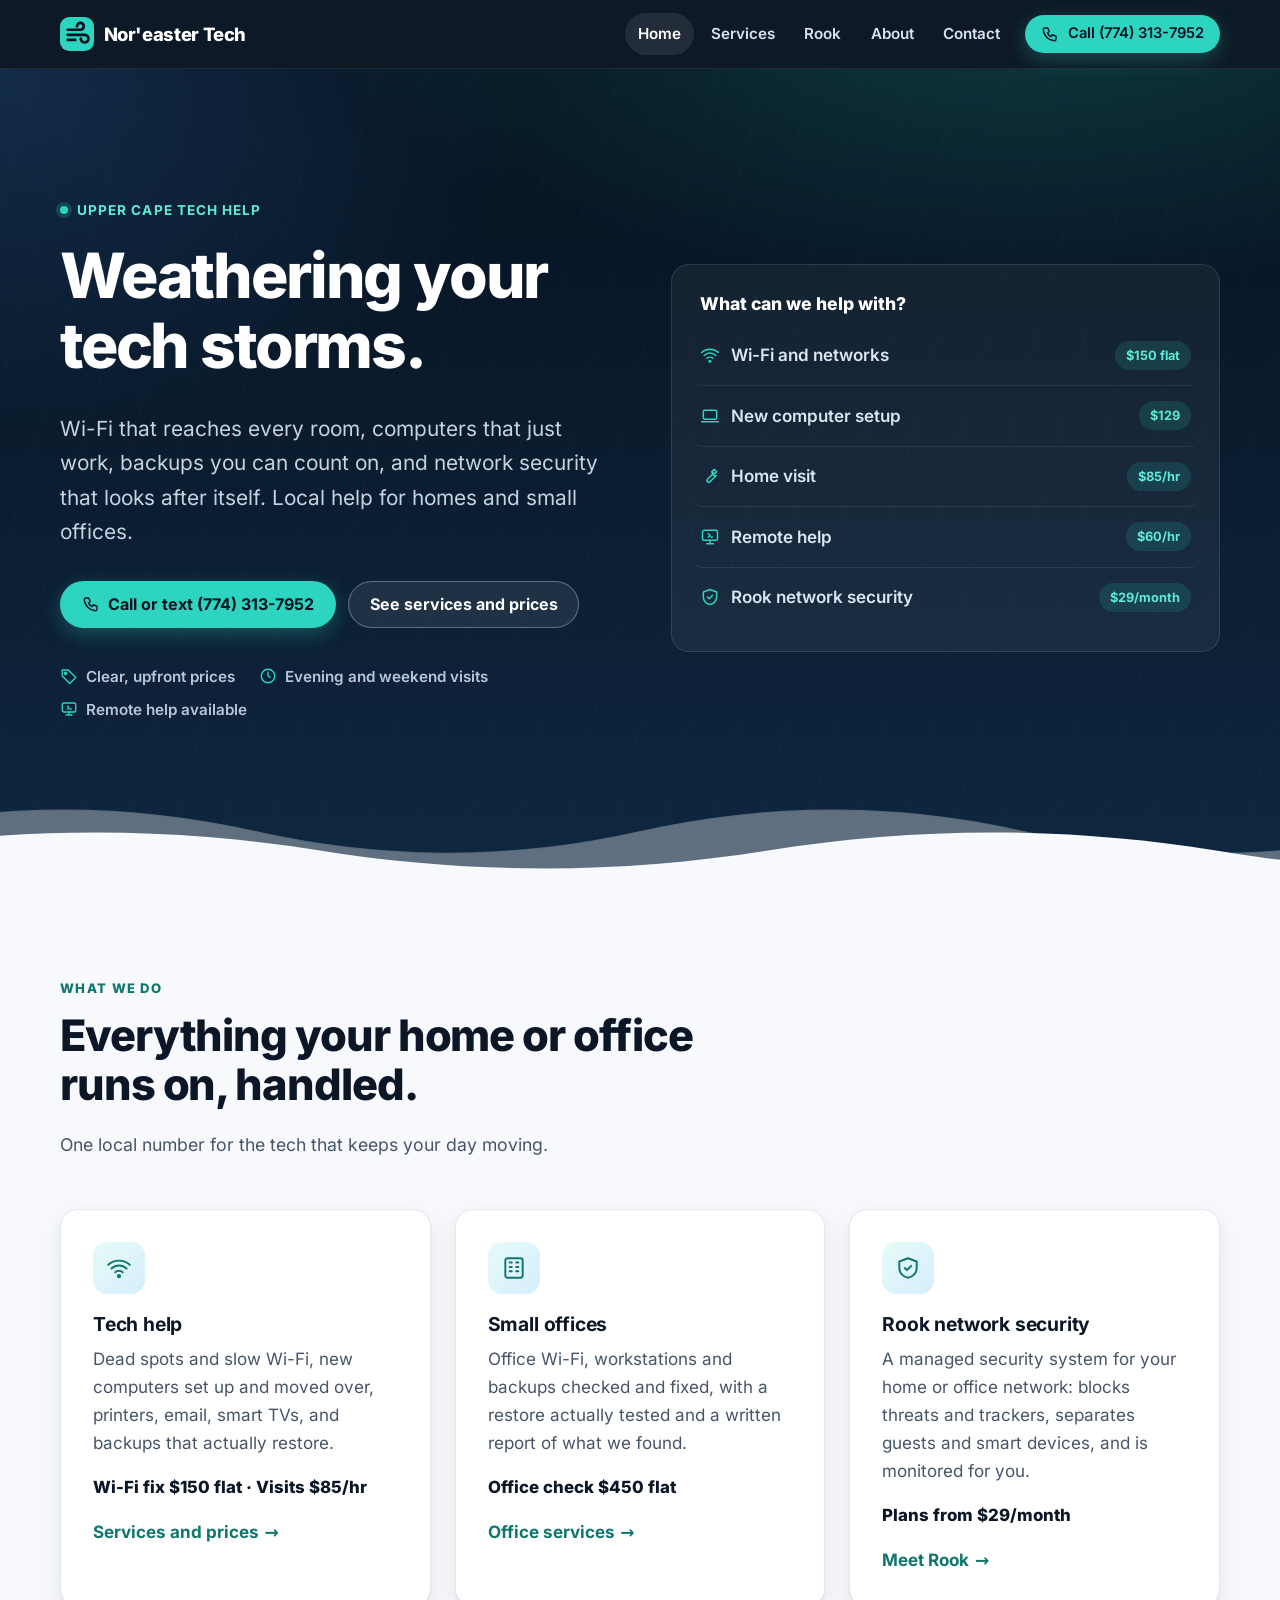
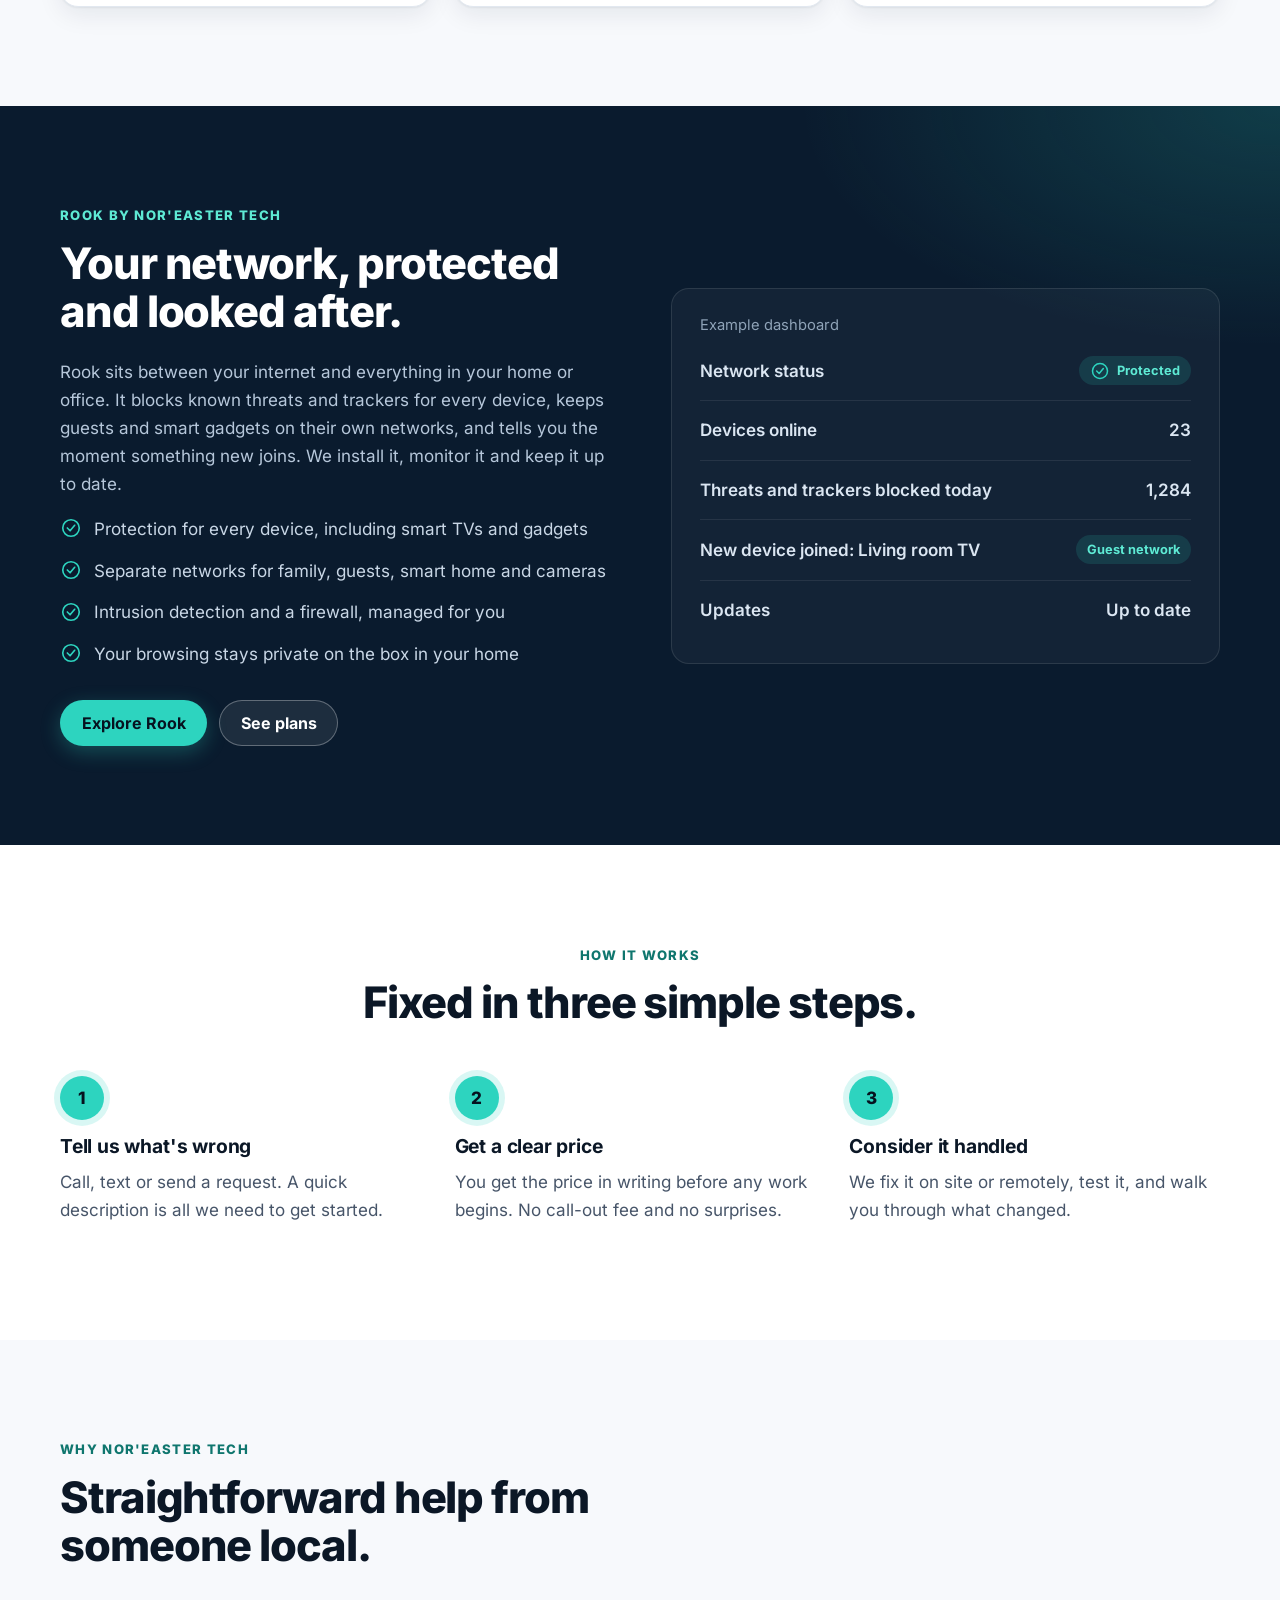
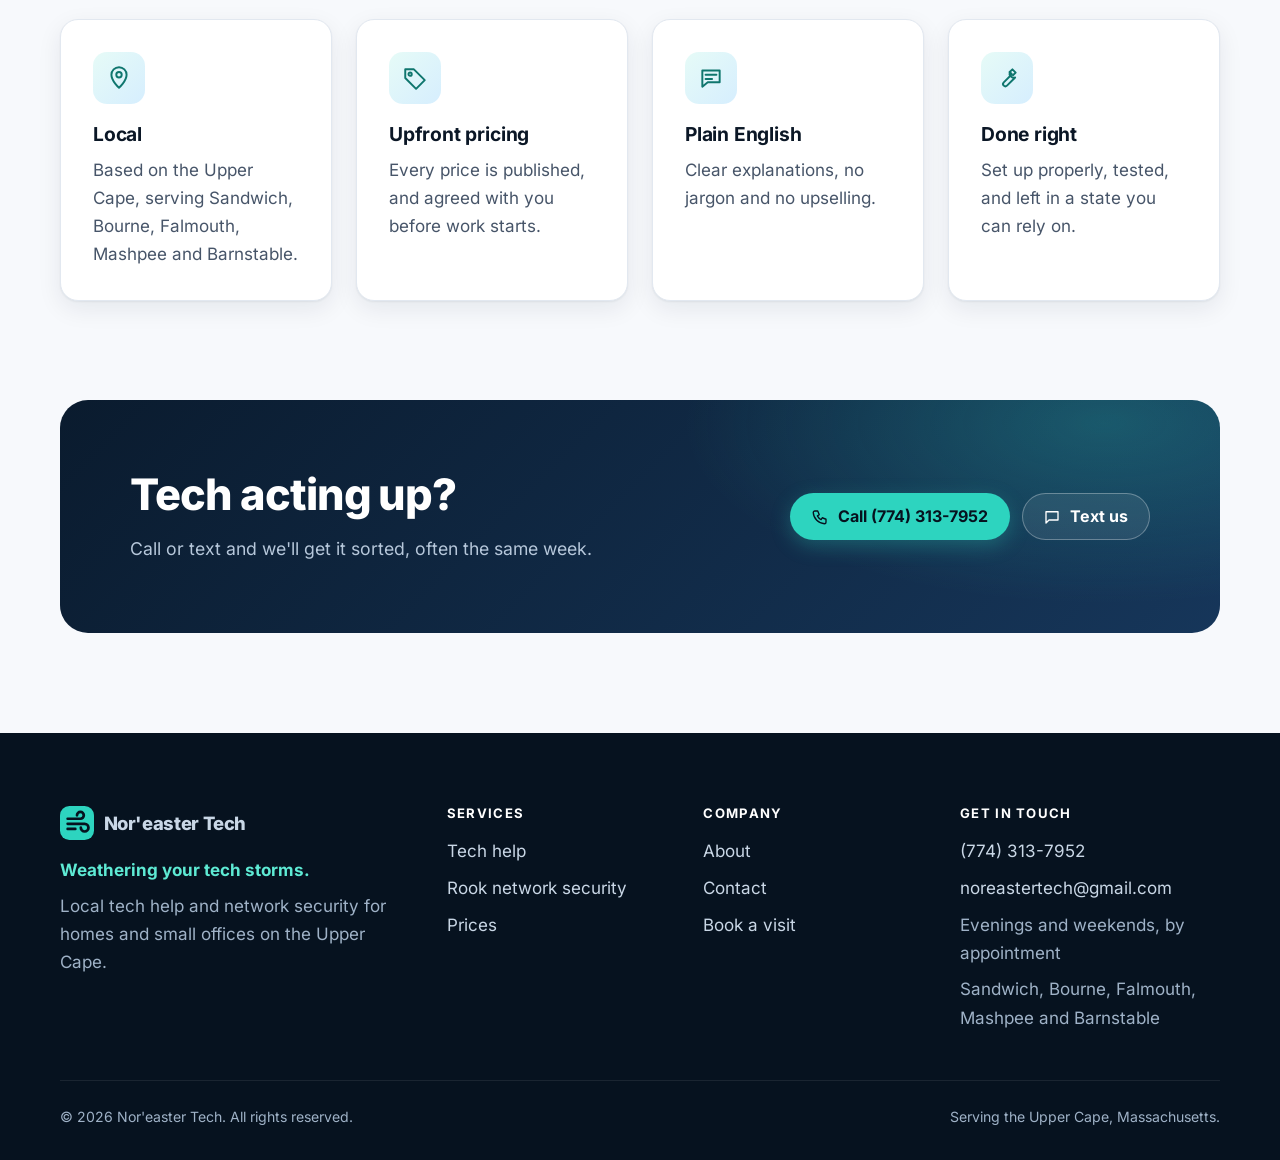
==== commit b1a7af71: "Publish site from cape-tech-launch 30f7af0" ====
--- a/index.html
+++ b/index.html
@@ -3,12 +3,12 @@
 <head>
 <meta charset="utf-8">
 <meta name="viewport" content="width=device-width, initial-scale=1">
-<title>Nor'easter Tech | Tech help, Home Watch and network security on Cape Cod</title>
-<meta name="description" content="Nor'easter Tech: Wi-Fi, computer and backup help, Home Watch for seasonal homes, and Rook network security for homes and small offices in Sandwich, Bourne, Falmouth, Mashpee and Barnstable.">
+<title>Nor'easter Tech | Tech help and network security on Cape Cod</title>
+<meta name="description" content="Nor'easter Tech: Wi-Fi, computer and backup help, and Rook network security for homes and small offices in Sandwich, Bourne, Falmouth, Mashpee and Barnstable.">
 <meta name="theme-color" content="#06121f">
 <link rel="canonical" href="https://noreastertech.com/">
-<meta property="og:title" content="Nor'easter Tech | Tech help, Home Watch and network security on Cape Cod">
-<meta property="og:description" content="Nor'easter Tech: Wi-Fi, computer and backup help, Home Watch for seasonal homes, and Rook network security for homes and small offices in Sandwich, Bourne, Falmouth, Mashpee and Barnstable.">
+<meta property="og:title" content="Nor'easter Tech | Tech help and network security on Cape Cod">
+<meta property="og:description" content="Nor'easter Tech: Wi-Fi, computer and backup help, and Rook network security for homes and small offices in Sandwich, Bourne, Falmouth, Mashpee and Barnstable.">
 <meta property="og:type" content="website">
 <meta property="og:url" content="https://noreastertech.com/">
 <meta name="twitter:card" content="summary">
@@ -22,7 +22,7 @@
 <a class="brand" href="index.html" aria-label="Nor'easter Tech home"><svg viewBox="0 0 40 40" aria-hidden="true"><rect width="40" height="40" rx="11" fill="#2dd4bf"/><g fill="none" stroke="#06121f" stroke-width="3.2" stroke-linecap="round"><path d="M9 15h15a4 4 0 1 0-4-4"/><path d="M9 21h20a4.5 4.5 0 1 1-4.5 4.5"/><path d="M9 27h9"/></g></svg><span>Nor'easter Tech</span></a>
 <button class="menu-toggle" type="button" aria-expanded="false" aria-controls="site-nav">Menu</button>
 <nav class="nav" id="site-nav" aria-label="Main">
-<ul><li><a href="index.html" aria-current="page">Home</a></li><li><a href="services.html">Services</a></li><li><a href="home-watch.html">Home Watch</a></li><li><a href="rook.html">Rook</a></li><li><a href="about.html">About</a></li><li><a href="contact.html">Contact</a></li></ul>
+<ul><li><a href="index.html" aria-current="page">Home</a></li><li><a href="services.html">Services</a></li><li><a href="rook.html">Rook</a></li><li><a href="about.html">About</a></li><li><a href="contact.html">Contact</a></li></ul>
 <a class="btn sm" href="tel:+17743137952"><svg viewBox="0 0 24 24" fill="none" stroke="currentColor" stroke-width="1.8" stroke-linecap="round" stroke-linejoin="round" aria-hidden="true"><path d="M5 4h4l2 5-2.5 1.5a11 11 0 0 0 5 5L15 13l5 2v4a2 2 0 0 1-2 2A16 16 0 0 1 3 6a2 2 0 0 1 2-2Z"/></svg>Call (774) 313-7952</a>
 </nav>
 </div>
@@ -34,7 +34,7 @@
 <div>
 <p class="eyebrow">Upper Cape tech help</p>
 <h1>Weathering your tech storms.</h1>
-<p class="lead">Wi-Fi that reaches every room, computers that just work, backups you can count on, and network security that looks after itself. Local help for homes, seasonal homes and small offices.</p>
+<p class="lead">Wi-Fi that reaches every room, computers that just work, backups you can count on, and network security that looks after itself. Local help for homes and small offices.</p>
 <div class="btn-row">
 <a class="btn" href="tel:+17743137952"><svg viewBox="0 0 24 24" fill="none" stroke="currentColor" stroke-width="1.8" stroke-linecap="round" stroke-linejoin="round" aria-hidden="true"><path d="M5 4h4l2 5-2.5 1.5a11 11 0 0 0 5 5L15 13l5 2v4a2 2 0 0 1-2 2A16 16 0 0 1 3 6a2 2 0 0 1 2-2Z"/></svg>Call or text (774) 313-7952</a>
 <a class="btn ghost" href="services.html">See services and prices</a>
@@ -50,7 +50,7 @@
 <a class="row" href="services.html"><span><svg viewBox="0 0 24 24" fill="none" stroke="currentColor" stroke-width="1.8" stroke-linecap="round" stroke-linejoin="round" aria-hidden="true"><path d="M5 12.5a10 10 0 0 1 14 0"/><path d="M8.5 16a5 5 0 0 1 7 0"/><path d="M2 9a15 15 0 0 1 20 0"/><circle cx="12" cy="19.5" r="1"/></svg>Wi-Fi and networks</span><span class="pill">$150 flat</span></a>
 <a class="row" href="services.html"><span><svg viewBox="0 0 24 24" fill="none" stroke="currentColor" stroke-width="1.8" stroke-linecap="round" stroke-linejoin="round" aria-hidden="true"><rect x="4" y="5" width="16" height="11" rx="2"/><path d="M2 19h20"/></svg>New computer setup</span><span class="pill">$129</span></a>
 <a class="row" href="services.html"><span><svg viewBox="0 0 24 24" fill="none" stroke="currentColor" stroke-width="1.8" stroke-linecap="round" stroke-linejoin="round" aria-hidden="true"><path d="M14.5 6.5a4 4 0 0 0 5 5L12 19a2.1 2.1 0 0 1-3-3l7.5-7.5Z"/><path d="M14.5 6.5 17 4l3 3-2.5 2.5"/></svg>Home visit</span><span class="pill">$85/hr</span></a>
-<a class="row" href="home-watch.html"><span><svg viewBox="0 0 24 24" fill="none" stroke="currentColor" stroke-width="1.8" stroke-linecap="round" stroke-linejoin="round" aria-hidden="true"><path d="M3 11.5 12 4l9 7.5"/><path d="M5 10v10h14V10"/><path d="M10 20v-5h4v5"/></svg>Home Watch</span><span class="pill">$25/month</span></a>
+<a class="row" href="services.html"><span><svg viewBox="0 0 24 24" fill="none" stroke="currentColor" stroke-width="1.8" stroke-linecap="round" stroke-linejoin="round" aria-hidden="true"><rect x="3" y="4" width="18" height="12" rx="2"/><path d="M8 20h8M12 16v4"/><path d="m10 8 2 2-2 2M13 12h2"/></svg>Remote help</span><span class="pill">$60/hr</span></a>
 <a class="row" href="rook.html"><span><svg viewBox="0 0 24 24" fill="none" stroke="currentColor" stroke-width="1.8" stroke-linecap="round" stroke-linejoin="round" aria-hidden="true"><path d="M12 3 4 6v6c0 4.5 3.4 8.3 8 9 4.6-.7 8-4.5 8-9V6l-8-3Z"/><path d="m9 12 2 2 4-4"/></svg>Rook network security</span><span class="pill">$29/month</span></a>
 </div>
 </div>
@@ -72,12 +72,12 @@
 <span class="price-tag">Wi-Fi fix $150 flat · Visits $85/hr</span>
 <span class="more">Services and prices</span>
 </a>
-<a class="card" href="home-watch.html">
-<div class="icon"><svg viewBox="0 0 24 24" fill="none" stroke="currentColor" stroke-width="1.8" stroke-linecap="round" stroke-linejoin="round" aria-hidden="true"><path d="M3 11.5 12 4l9 7.5"/><path d="M5 10v10h14V10"/><path d="M10 20v-5h4v5"/></svg></div>
-<h3>Home Watch</h3>
-<p>Leak, temperature and power alerts for seasonal homes, sent straight to your phone, so a January pipe burst never waits until April.</p>
-<span class="price-tag">$350 setup · $25/month</span>
-<span class="more">How Home Watch works</span>
+<a class="card" href="services.html">
+<div class="icon"><svg viewBox="0 0 24 24" fill="none" stroke="currentColor" stroke-width="1.8" stroke-linecap="round" stroke-linejoin="round" aria-hidden="true"><rect x="4" y="3" width="16" height="18" rx="2"/><path d="M8 7h2M14 7h2M8 11h2M14 11h2M8 15h2M14 15h2"/></svg></div>
+<h3>Small offices</h3>
+<p>Office Wi-Fi, workstations and backups checked and fixed, with a restore actually tested and a written report of what we found.</p>
+<span class="price-tag">Office check $450 flat</span>
+<span class="more">Office services</span>
 </a>
 <a class="card" href="rook.html">
 <div class="icon"><svg viewBox="0 0 24 24" fill="none" stroke="currentColor" stroke-width="1.8" stroke-linecap="round" stroke-linejoin="round" aria-hidden="true"><path d="M12 3 4 6v6c0 4.5 3.4 8.3 8 9 4.6-.7 8-4.5 8-9V6l-8-3Z"/><path d="m9 12 2 2 4-4"/></svg></div>
@@ -195,11 +195,11 @@
 <div>
 <a class="brand" href="index.html" aria-label="Nor'easter Tech home"><svg viewBox="0 0 40 40" aria-hidden="true"><rect width="40" height="40" rx="11" fill="#2dd4bf"/><g fill="none" stroke="#06121f" stroke-width="3.2" stroke-linecap="round"><path d="M9 15h15a4 4 0 1 0-4-4"/><path d="M9 21h20a4.5 4.5 0 1 1-4.5 4.5"/><path d="M9 27h9"/></g></svg><span>Nor'easter Tech</span></a>
 <p class="slogan">Weathering your tech storms.</p>
-<p>Local tech help, home watch and network security for homes, seasonal homes and small offices on the Upper Cape.</p>
+<p>Local tech help and network security for homes and small offices on the Upper Cape.</p>
 </div>
 <div>
 <h3>Services</h3>
-<ul><li><a href="services.html">Tech help</a></li><li><a href="home-watch.html">Home Watch</a></li><li><a href="rook.html">Rook network security</a></li><li><a href="services.html#prices">Prices</a></li></ul>
+<ul><li><a href="services.html">Tech help</a></li><li><a href="rook.html">Rook network security</a></li><li><a href="services.html#prices">Prices</a></li></ul>
 </div>
 <div>
 <h3>Company</h3>
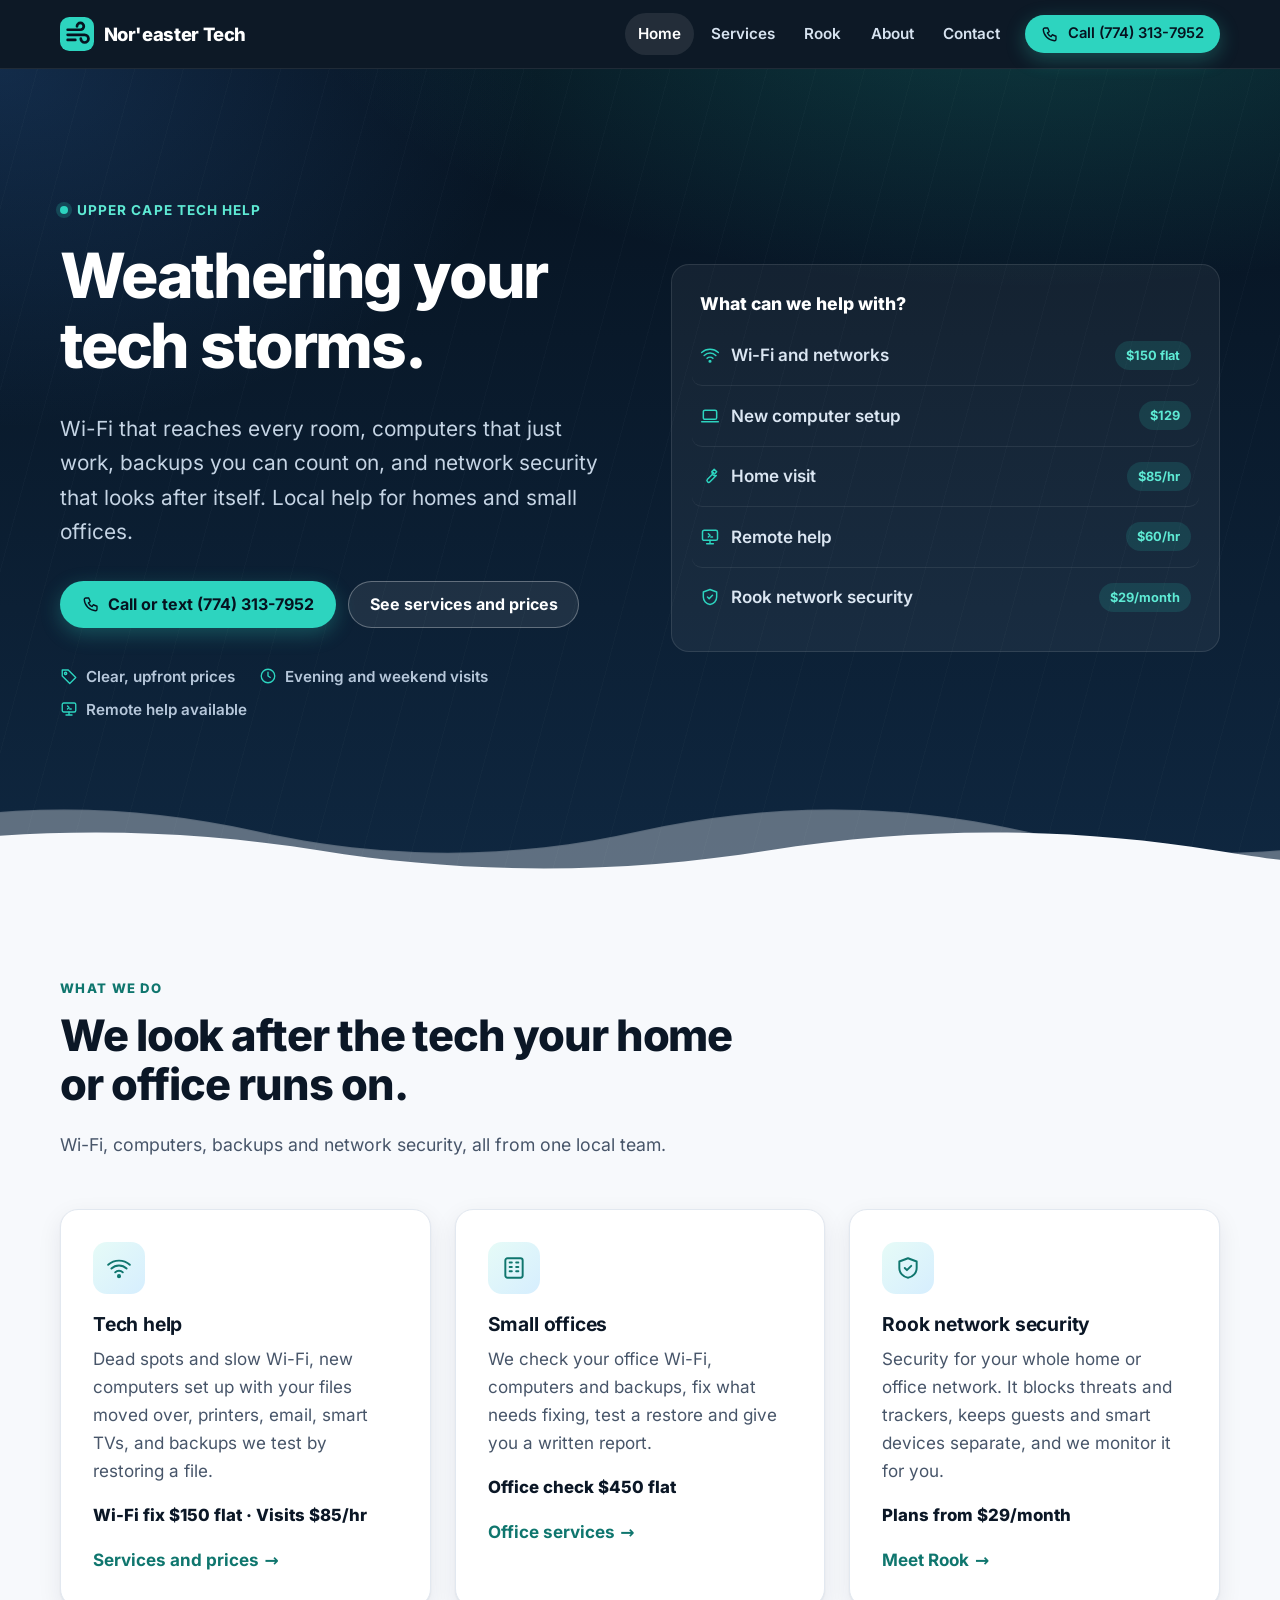
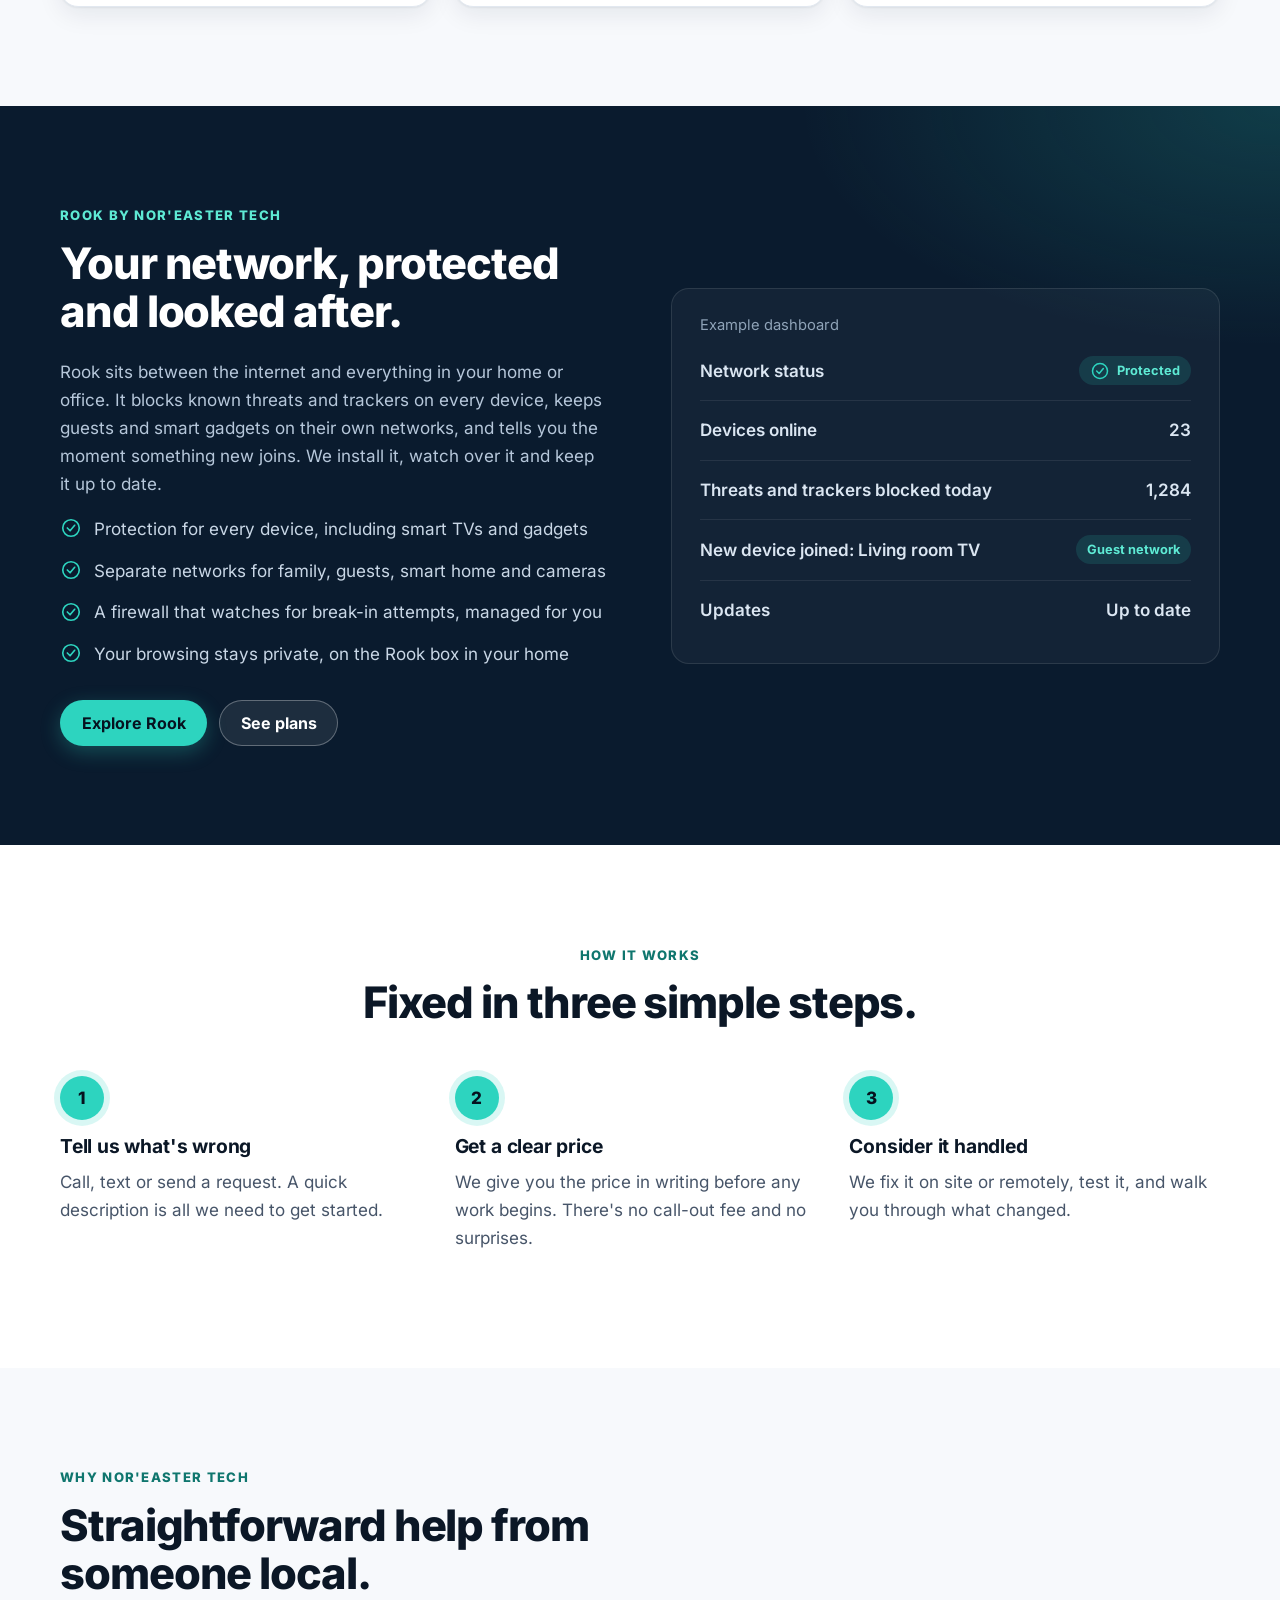
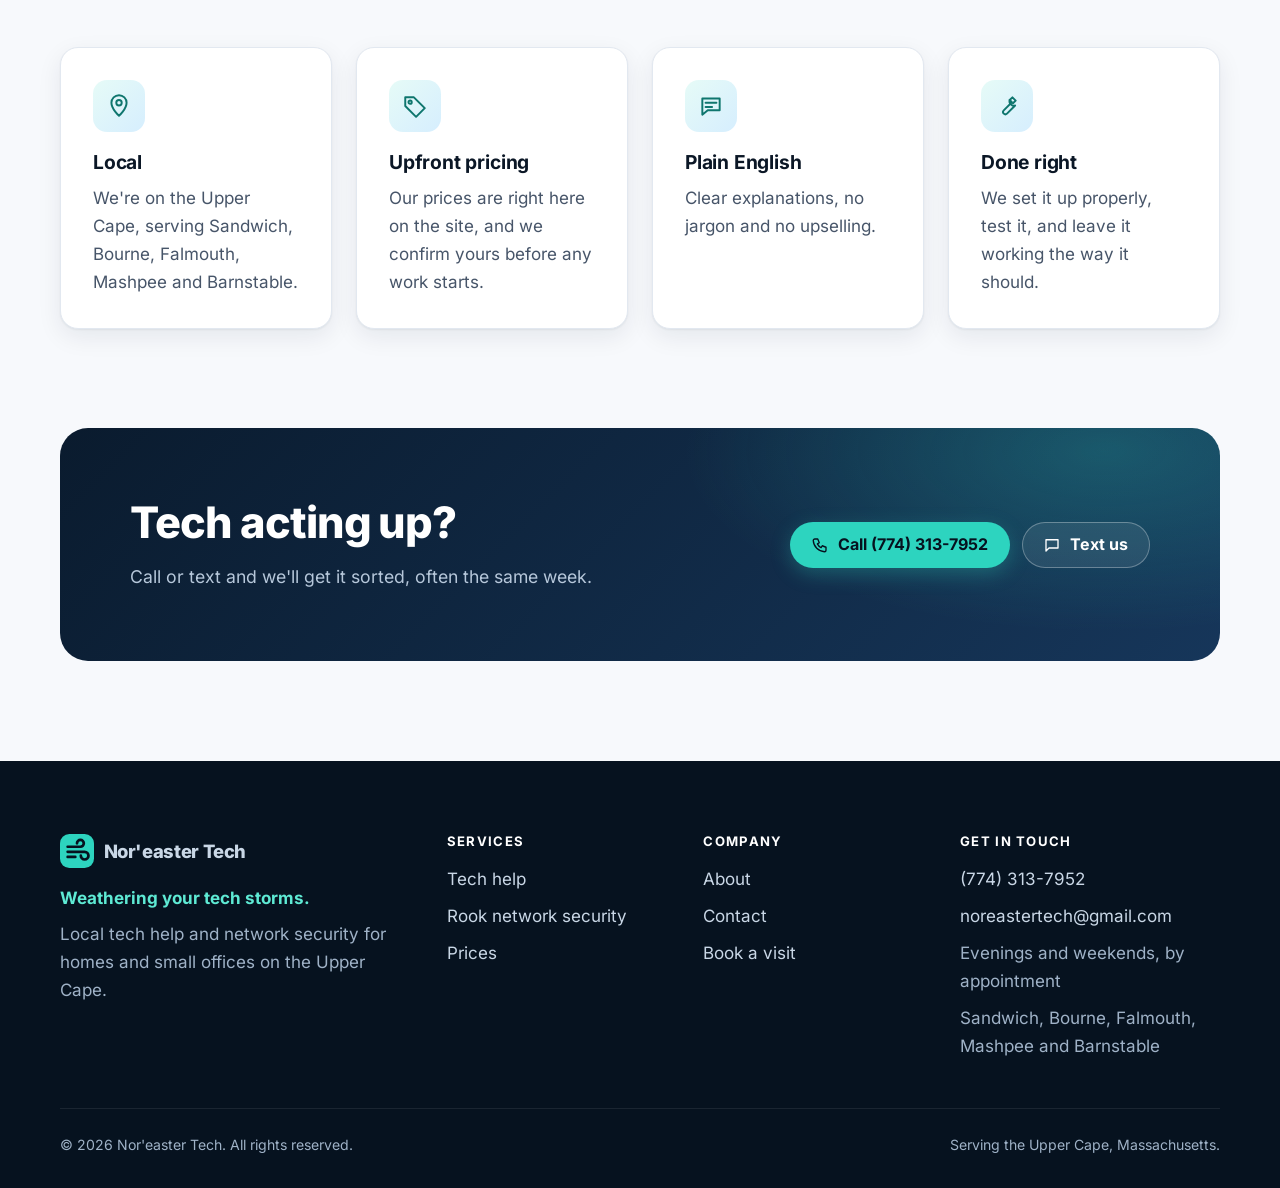
==== commit 7bcf30a6: "Publish site from cape-tech-launch c1dad1c" ====
--- a/index.html
+++ b/index.html
@@ -61,28 +61,28 @@
 <div class="wrap">
 <div class="section-head">
 <span class="kicker">What we do</span>
-<h2>Everything your home or office runs on, handled.</h2>
-<p>One local number for the tech that keeps your day moving.</p>
+<h2>We look after the tech your home or office runs on.</h2>
+<p>Wi-Fi, computers, backups and network security, all from one local team.</p>
 </div>
 <div class="grid c3">
 <a class="card" href="services.html">
 <div class="icon"><svg viewBox="0 0 24 24" fill="none" stroke="currentColor" stroke-width="1.8" stroke-linecap="round" stroke-linejoin="round" aria-hidden="true"><path d="M5 12.5a10 10 0 0 1 14 0"/><path d="M8.5 16a5 5 0 0 1 7 0"/><path d="M2 9a15 15 0 0 1 20 0"/><circle cx="12" cy="19.5" r="1"/></svg></div>
 <h3>Tech help</h3>
-<p>Dead spots and slow Wi-Fi, new computers set up and moved over, printers, email, smart TVs, and backups that actually restore.</p>
+<p>Dead spots and slow Wi-Fi, new computers set up with your files moved over, printers, email, smart TVs, and backups we test by restoring a file.</p>
 <span class="price-tag">Wi-Fi fix $150 flat · Visits $85/hr</span>
 <span class="more">Services and prices</span>
 </a>
 <a class="card" href="services.html">
 <div class="icon"><svg viewBox="0 0 24 24" fill="none" stroke="currentColor" stroke-width="1.8" stroke-linecap="round" stroke-linejoin="round" aria-hidden="true"><rect x="4" y="3" width="16" height="18" rx="2"/><path d="M8 7h2M14 7h2M8 11h2M14 11h2M8 15h2M14 15h2"/></svg></div>
 <h3>Small offices</h3>
-<p>Office Wi-Fi, workstations and backups checked and fixed, with a restore actually tested and a written report of what we found.</p>
+<p>We check your office Wi-Fi, computers and backups, fix what needs fixing, test a restore and give you a written report.</p>
 <span class="price-tag">Office check $450 flat</span>
 <span class="more">Office services</span>
 </a>
 <a class="card" href="rook.html">
 <div class="icon"><svg viewBox="0 0 24 24" fill="none" stroke="currentColor" stroke-width="1.8" stroke-linecap="round" stroke-linejoin="round" aria-hidden="true"><path d="M12 3 4 6v6c0 4.5 3.4 8.3 8 9 4.6-.7 8-4.5 8-9V6l-8-3Z"/><path d="m9 12 2 2 4-4"/></svg></div>
 <h3>Rook network security</h3>
-<p>A managed security system for your home or office network: blocks threats and trackers, separates guests and smart devices, and is monitored for you.</p>
+<p>Security for your whole home or office network. It blocks threats and trackers, keeps guests and smart devices separate, and we monitor it for you.</p>
 <span class="price-tag">Plans from $29/month</span>
 <span class="more">Meet Rook</span>
 </a>
@@ -95,8 +95,8 @@
 <div>
 <span class="kicker">Rook by Nor'easter Tech</span>
 <h2>Your network, protected and looked after.</h2>
-<p>Rook sits between your internet and everything in your home or office. It blocks known threats and trackers for every device, keeps guests and smart gadgets on their own networks, and tells you the moment something new joins. We install it, monitor it and keep it up to date.</p>
-<ul class="checklist"><li><svg viewBox="0 0 24 24" fill="none" stroke="currentColor" stroke-width="1.8" stroke-linecap="round" stroke-linejoin="round" aria-hidden="true"><circle cx="12" cy="12" r="9"/><path d="m8 12 3 3 5-6"/></svg><span>Protection for every device, including smart TVs and gadgets</span></li><li><svg viewBox="0 0 24 24" fill="none" stroke="currentColor" stroke-width="1.8" stroke-linecap="round" stroke-linejoin="round" aria-hidden="true"><circle cx="12" cy="12" r="9"/><path d="m8 12 3 3 5-6"/></svg><span>Separate networks for family, guests, smart home and cameras</span></li><li><svg viewBox="0 0 24 24" fill="none" stroke="currentColor" stroke-width="1.8" stroke-linecap="round" stroke-linejoin="round" aria-hidden="true"><circle cx="12" cy="12" r="9"/><path d="m8 12 3 3 5-6"/></svg><span>Intrusion detection and a firewall, managed for you</span></li><li><svg viewBox="0 0 24 24" fill="none" stroke="currentColor" stroke-width="1.8" stroke-linecap="round" stroke-linejoin="round" aria-hidden="true"><circle cx="12" cy="12" r="9"/><path d="m8 12 3 3 5-6"/></svg><span>Your browsing stays private on the box in your home</span></li></ul>
+<p>Rook sits between the internet and everything in your home or office. It blocks known threats and trackers on every device, keeps guests and smart gadgets on their own networks, and tells you the moment something new joins. We install it, watch over it and keep it up to date.</p>
+<ul class="checklist"><li><svg viewBox="0 0 24 24" fill="none" stroke="currentColor" stroke-width="1.8" stroke-linecap="round" stroke-linejoin="round" aria-hidden="true"><circle cx="12" cy="12" r="9"/><path d="m8 12 3 3 5-6"/></svg><span>Protection for every device, including smart TVs and gadgets</span></li><li><svg viewBox="0 0 24 24" fill="none" stroke="currentColor" stroke-width="1.8" stroke-linecap="round" stroke-linejoin="round" aria-hidden="true"><circle cx="12" cy="12" r="9"/><path d="m8 12 3 3 5-6"/></svg><span>Separate networks for family, guests, smart home and cameras</span></li><li><svg viewBox="0 0 24 24" fill="none" stroke="currentColor" stroke-width="1.8" stroke-linecap="round" stroke-linejoin="round" aria-hidden="true"><circle cx="12" cy="12" r="9"/><path d="m8 12 3 3 5-6"/></svg><span>A firewall that watches for break-in attempts, managed for you</span></li><li><svg viewBox="0 0 24 24" fill="none" stroke="currentColor" stroke-width="1.8" stroke-linecap="round" stroke-linejoin="round" aria-hidden="true"><circle cx="12" cy="12" r="9"/><path d="m8 12 3 3 5-6"/></svg><span>Your browsing stays private, on the Rook box in your home</span></li></ul>
 <div class="btn-row"><a class="btn" href="rook.html">Explore Rook</a><a class="btn ghost" href="rook.html#plans">See plans</a></div>
 </div>
 <div class="panel" aria-label="Example of the Rook dashboard"><p class="fine" style="margin:0 0 .25rem;color:#8fa3b8">Example dashboard</p>
@@ -117,7 +117,7 @@
 </div>
 <ol class="steps grid c3">
 <li><h3>Tell us what's wrong</h3><p>Call, text or send a request. A quick description is all we need to get started.</p></li>
-<li><h3>Get a clear price</h3><p>You get the price in writing before any work begins. No call-out fee and no surprises.</p></li>
+<li><h3>Get a clear price</h3><p>We give you the price in writing before any work begins. There's no call-out fee and no surprises.</p></li>
 <li><h3>Consider it handled</h3><p>We fix it on site or remotely, test it, and walk you through what changed.</p></li>
 </ol>
 </div>
@@ -130,10 +130,10 @@
 <h2>Straightforward help from someone local.</h2>
 </div>
 <div class="grid c4">
-<div class="card"><div class="icon"><svg viewBox="0 0 24 24" fill="none" stroke="currentColor" stroke-width="1.8" stroke-linecap="round" stroke-linejoin="round" aria-hidden="true"><path d="M12 21s-7-6.2-7-12a7 7 0 0 1 14 0c0 5.8-7 12-7 12Z"/><circle cx="12" cy="9" r="2.5"/></svg></div><h3>Local</h3><p>Based on the Upper Cape, serving Sandwich, Bourne, Falmouth, Mashpee and Barnstable.</p></div>
-<div class="card"><div class="icon"><svg viewBox="0 0 24 24" fill="none" stroke="currentColor" stroke-width="1.8" stroke-linecap="round" stroke-linejoin="round" aria-hidden="true"><path d="M3 12V4h8l10 10-8 8L3 12Z"/><circle cx="7.5" cy="8.5" r="1.5"/></svg></div><h3>Upfront pricing</h3><p>Every price is published, and agreed with you before work starts.</p></div>
+<div class="card"><div class="icon"><svg viewBox="0 0 24 24" fill="none" stroke="currentColor" stroke-width="1.8" stroke-linecap="round" stroke-linejoin="round" aria-hidden="true"><path d="M12 21s-7-6.2-7-12a7 7 0 0 1 14 0c0 5.8-7 12-7 12Z"/><circle cx="12" cy="9" r="2.5"/></svg></div><h3>Local</h3><p>We're on the Upper Cape, serving Sandwich, Bourne, Falmouth, Mashpee and Barnstable.</p></div>
+<div class="card"><div class="icon"><svg viewBox="0 0 24 24" fill="none" stroke="currentColor" stroke-width="1.8" stroke-linecap="round" stroke-linejoin="round" aria-hidden="true"><path d="M3 12V4h8l10 10-8 8L3 12Z"/><circle cx="7.5" cy="8.5" r="1.5"/></svg></div><h3>Upfront pricing</h3><p>Our prices are right here on the site, and we confirm yours before any work starts.</p></div>
 <div class="card"><div class="icon"><svg viewBox="0 0 24 24" fill="none" stroke="currentColor" stroke-width="1.8" stroke-linecap="round" stroke-linejoin="round" aria-hidden="true"><path d="M7 9h10M7 13h6"/><path d="M4 5h16v11H9l-5 4V5Z"/></svg></div><h3>Plain English</h3><p>Clear explanations, no jargon and no upselling.</p></div>
-<div class="card"><div class="icon"><svg viewBox="0 0 24 24" fill="none" stroke="currentColor" stroke-width="1.8" stroke-linecap="round" stroke-linejoin="round" aria-hidden="true"><path d="M14.5 6.5a4 4 0 0 0 5 5L12 19a2.1 2.1 0 0 1-3-3l7.5-7.5Z"/><path d="M14.5 6.5 17 4l3 3-2.5 2.5"/></svg></div><h3>Done right</h3><p>Set up properly, tested, and left in a state you can rely on.</p></div>
+<div class="card"><div class="icon"><svg viewBox="0 0 24 24" fill="none" stroke="currentColor" stroke-width="1.8" stroke-linecap="round" stroke-linejoin="round" aria-hidden="true"><path d="M14.5 6.5a4 4 0 0 0 5 5L12 19a2.1 2.1 0 0 1-3-3l7.5-7.5Z"/><path d="M14.5 6.5 17 4l3 3-2.5 2.5"/></svg></div><h3>Done right</h3><p>We set it up properly, test it, and leave it working the way it should.</p></div>
 </div>
 </div>
 </section>
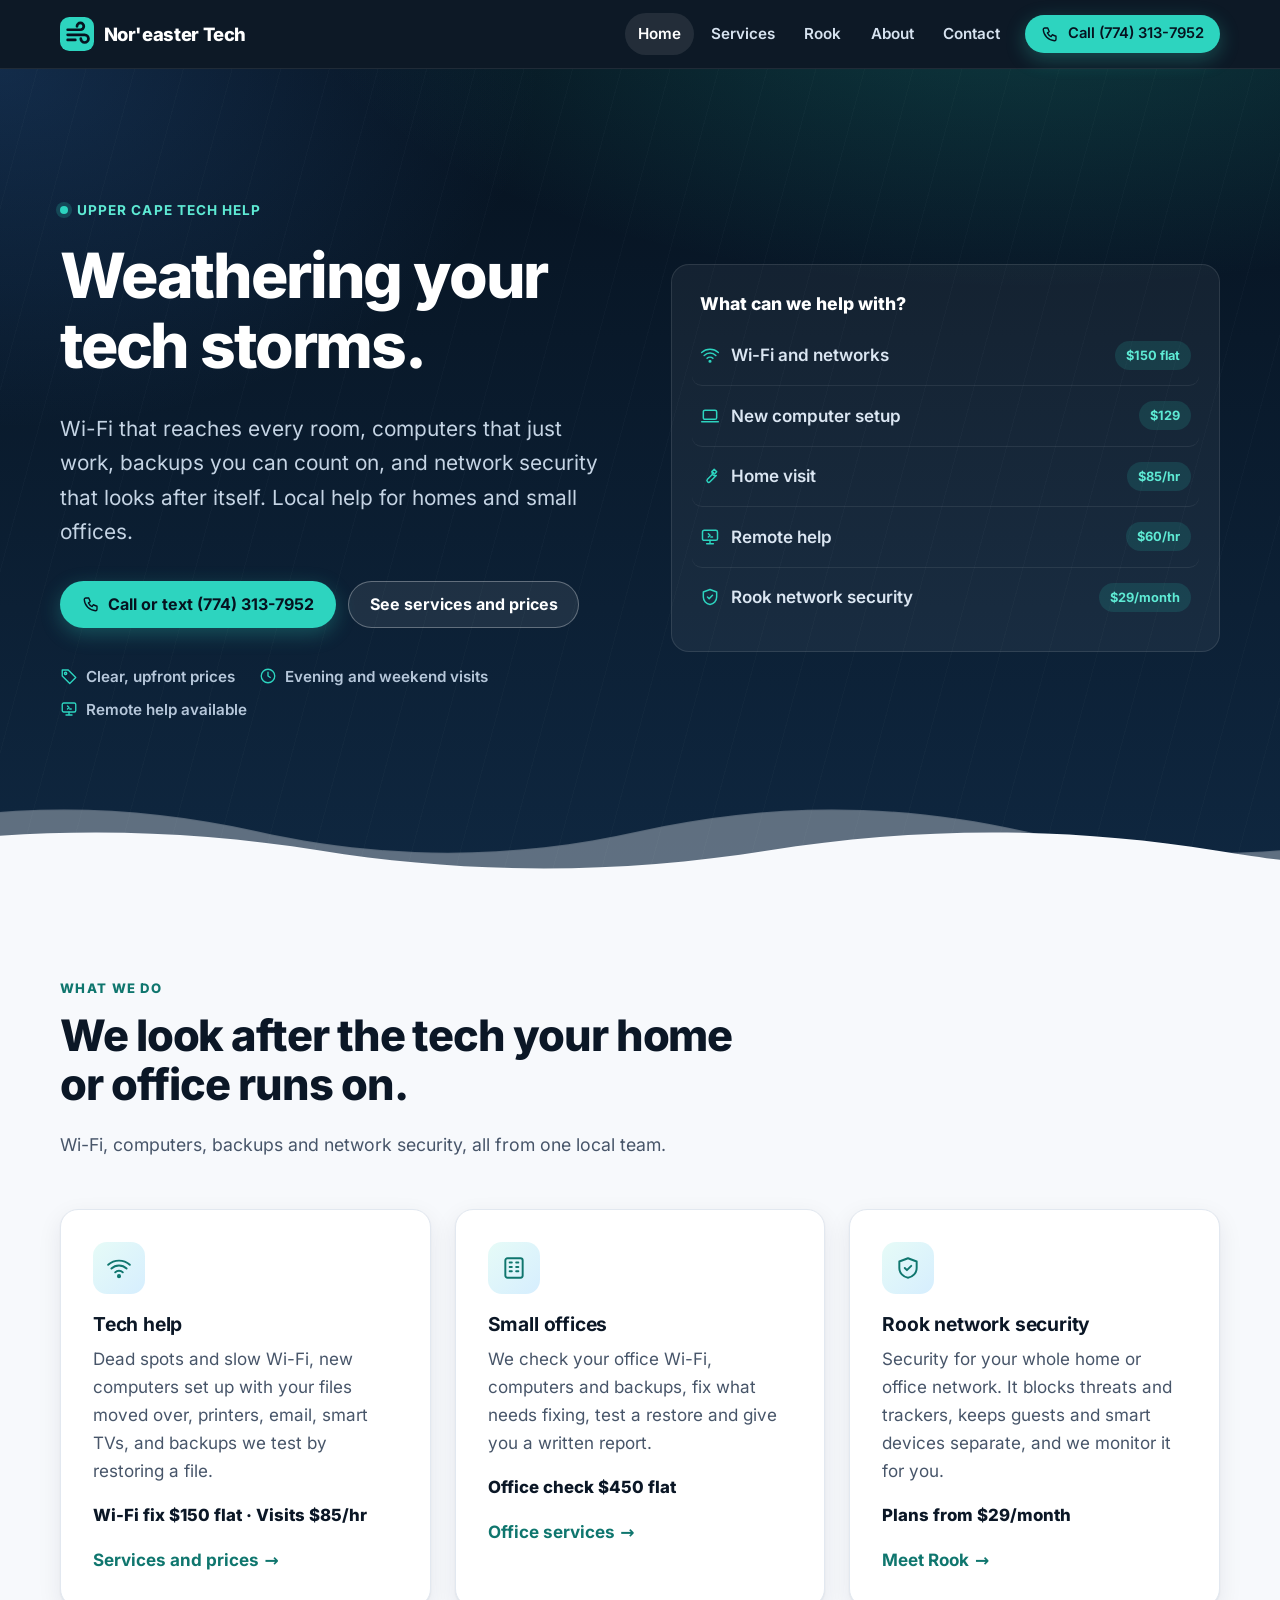
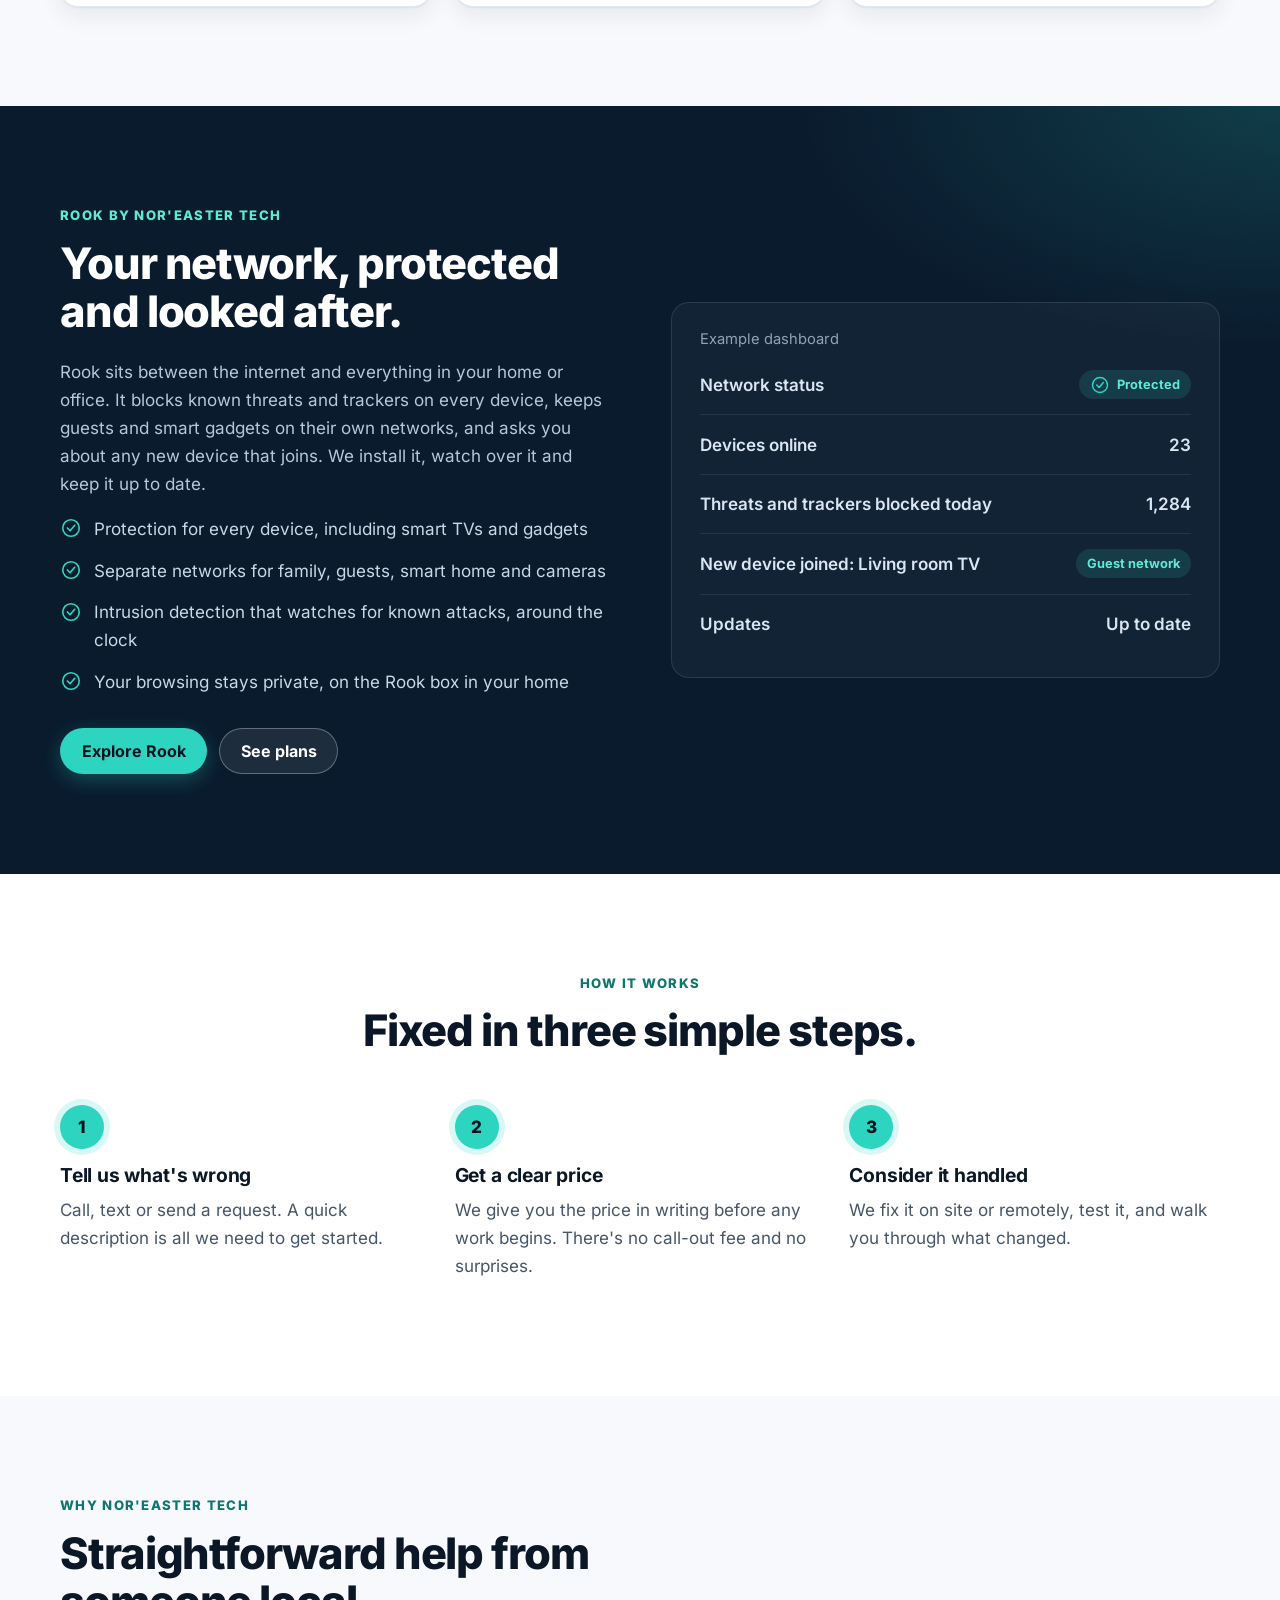
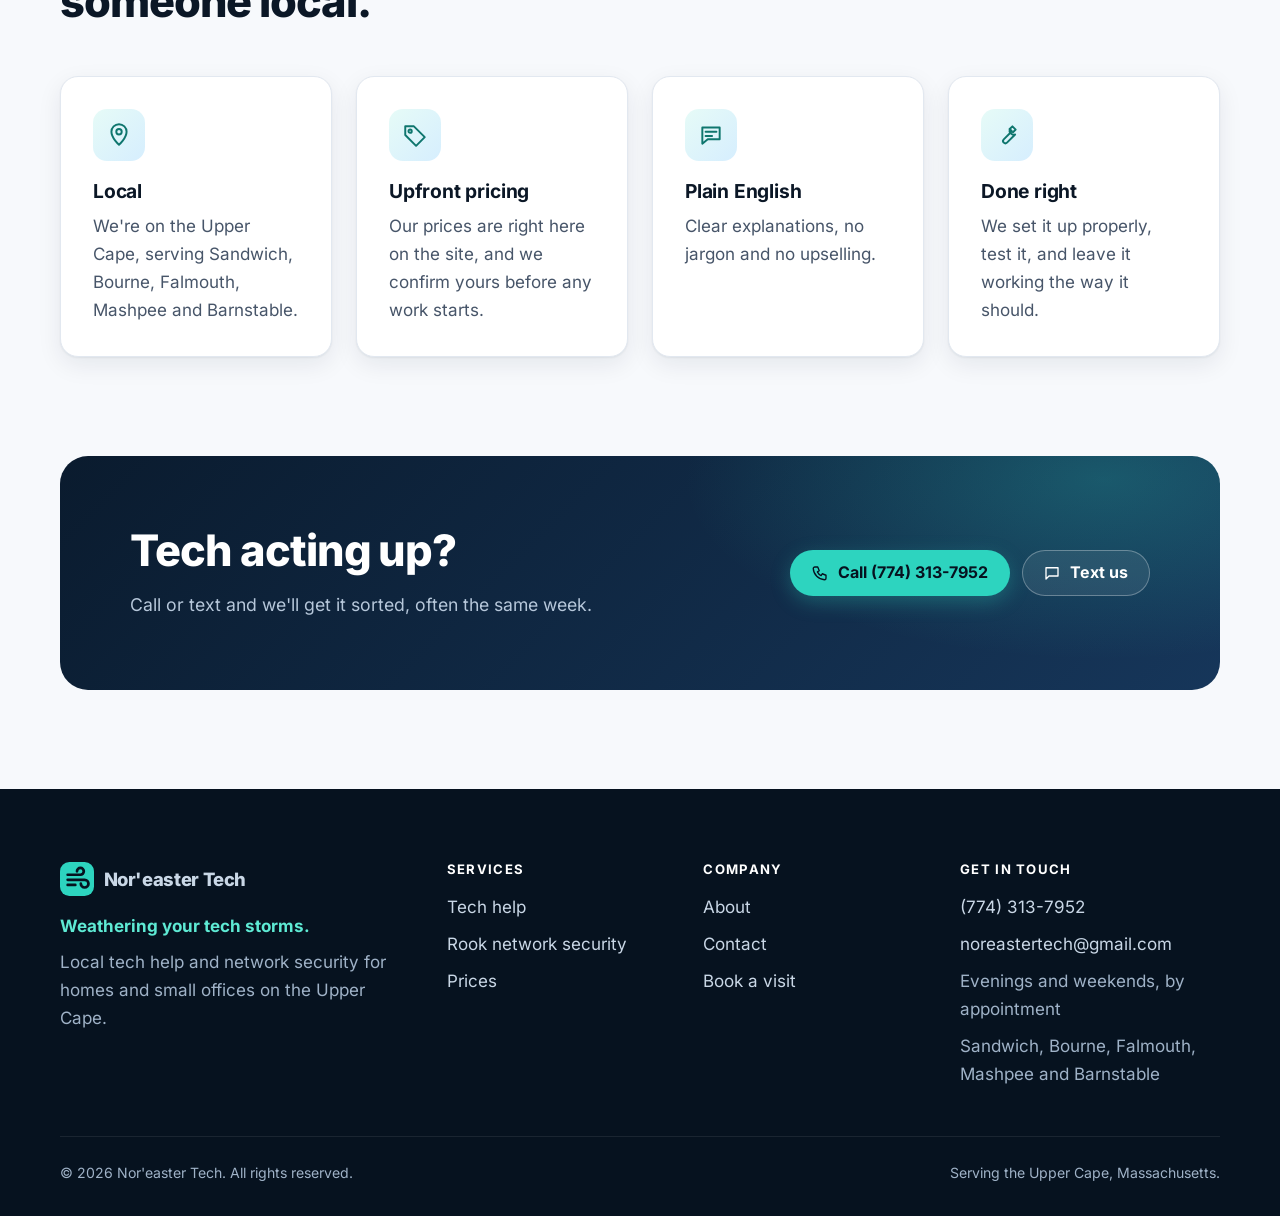
==== commit c91ab3e5: "Publish site from cape-tech-launch 3944c7d" ====
--- a/index.html
+++ b/index.html
@@ -95,8 +95,8 @@
 <div>
 <span class="kicker">Rook by Nor'easter Tech</span>
 <h2>Your network, protected and looked after.</h2>
-<p>Rook sits between the internet and everything in your home or office. It blocks known threats and trackers on every device, keeps guests and smart gadgets on their own networks, and tells you the moment something new joins. We install it, watch over it and keep it up to date.</p>
-<ul class="checklist"><li><svg viewBox="0 0 24 24" fill="none" stroke="currentColor" stroke-width="1.8" stroke-linecap="round" stroke-linejoin="round" aria-hidden="true"><circle cx="12" cy="12" r="9"/><path d="m8 12 3 3 5-6"/></svg><span>Protection for every device, including smart TVs and gadgets</span></li><li><svg viewBox="0 0 24 24" fill="none" stroke="currentColor" stroke-width="1.8" stroke-linecap="round" stroke-linejoin="round" aria-hidden="true"><circle cx="12" cy="12" r="9"/><path d="m8 12 3 3 5-6"/></svg><span>Separate networks for family, guests, smart home and cameras</span></li><li><svg viewBox="0 0 24 24" fill="none" stroke="currentColor" stroke-width="1.8" stroke-linecap="round" stroke-linejoin="round" aria-hidden="true"><circle cx="12" cy="12" r="9"/><path d="m8 12 3 3 5-6"/></svg><span>A firewall that watches for break-in attempts, managed for you</span></li><li><svg viewBox="0 0 24 24" fill="none" stroke="currentColor" stroke-width="1.8" stroke-linecap="round" stroke-linejoin="round" aria-hidden="true"><circle cx="12" cy="12" r="9"/><path d="m8 12 3 3 5-6"/></svg><span>Your browsing stays private, on the Rook box in your home</span></li></ul>
+<p>Rook sits between the internet and everything in your home or office. It blocks known threats and trackers on every device, keeps guests and smart gadgets on their own networks, and asks you about any new device that joins. We install it, watch over it and keep it up to date.</p>
+<ul class="checklist"><li><svg viewBox="0 0 24 24" fill="none" stroke="currentColor" stroke-width="1.8" stroke-linecap="round" stroke-linejoin="round" aria-hidden="true"><circle cx="12" cy="12" r="9"/><path d="m8 12 3 3 5-6"/></svg><span>Protection for every device, including smart TVs and gadgets</span></li><li><svg viewBox="0 0 24 24" fill="none" stroke="currentColor" stroke-width="1.8" stroke-linecap="round" stroke-linejoin="round" aria-hidden="true"><circle cx="12" cy="12" r="9"/><path d="m8 12 3 3 5-6"/></svg><span>Separate networks for family, guests, smart home and cameras</span></li><li><svg viewBox="0 0 24 24" fill="none" stroke="currentColor" stroke-width="1.8" stroke-linecap="round" stroke-linejoin="round" aria-hidden="true"><circle cx="12" cy="12" r="9"/><path d="m8 12 3 3 5-6"/></svg><span>Intrusion detection that watches for known attacks, around the clock</span></li><li><svg viewBox="0 0 24 24" fill="none" stroke="currentColor" stroke-width="1.8" stroke-linecap="round" stroke-linejoin="round" aria-hidden="true"><circle cx="12" cy="12" r="9"/><path d="m8 12 3 3 5-6"/></svg><span>Your browsing stays private, on the Rook box in your home</span></li></ul>
 <div class="btn-row"><a class="btn" href="rook.html">Explore Rook</a><a class="btn ghost" href="rook.html#plans">See plans</a></div>
 </div>
 <div class="panel" aria-label="Example of the Rook dashboard"><p class="fine" style="margin:0 0 .25rem;color:#8fa3b8">Example dashboard</p>
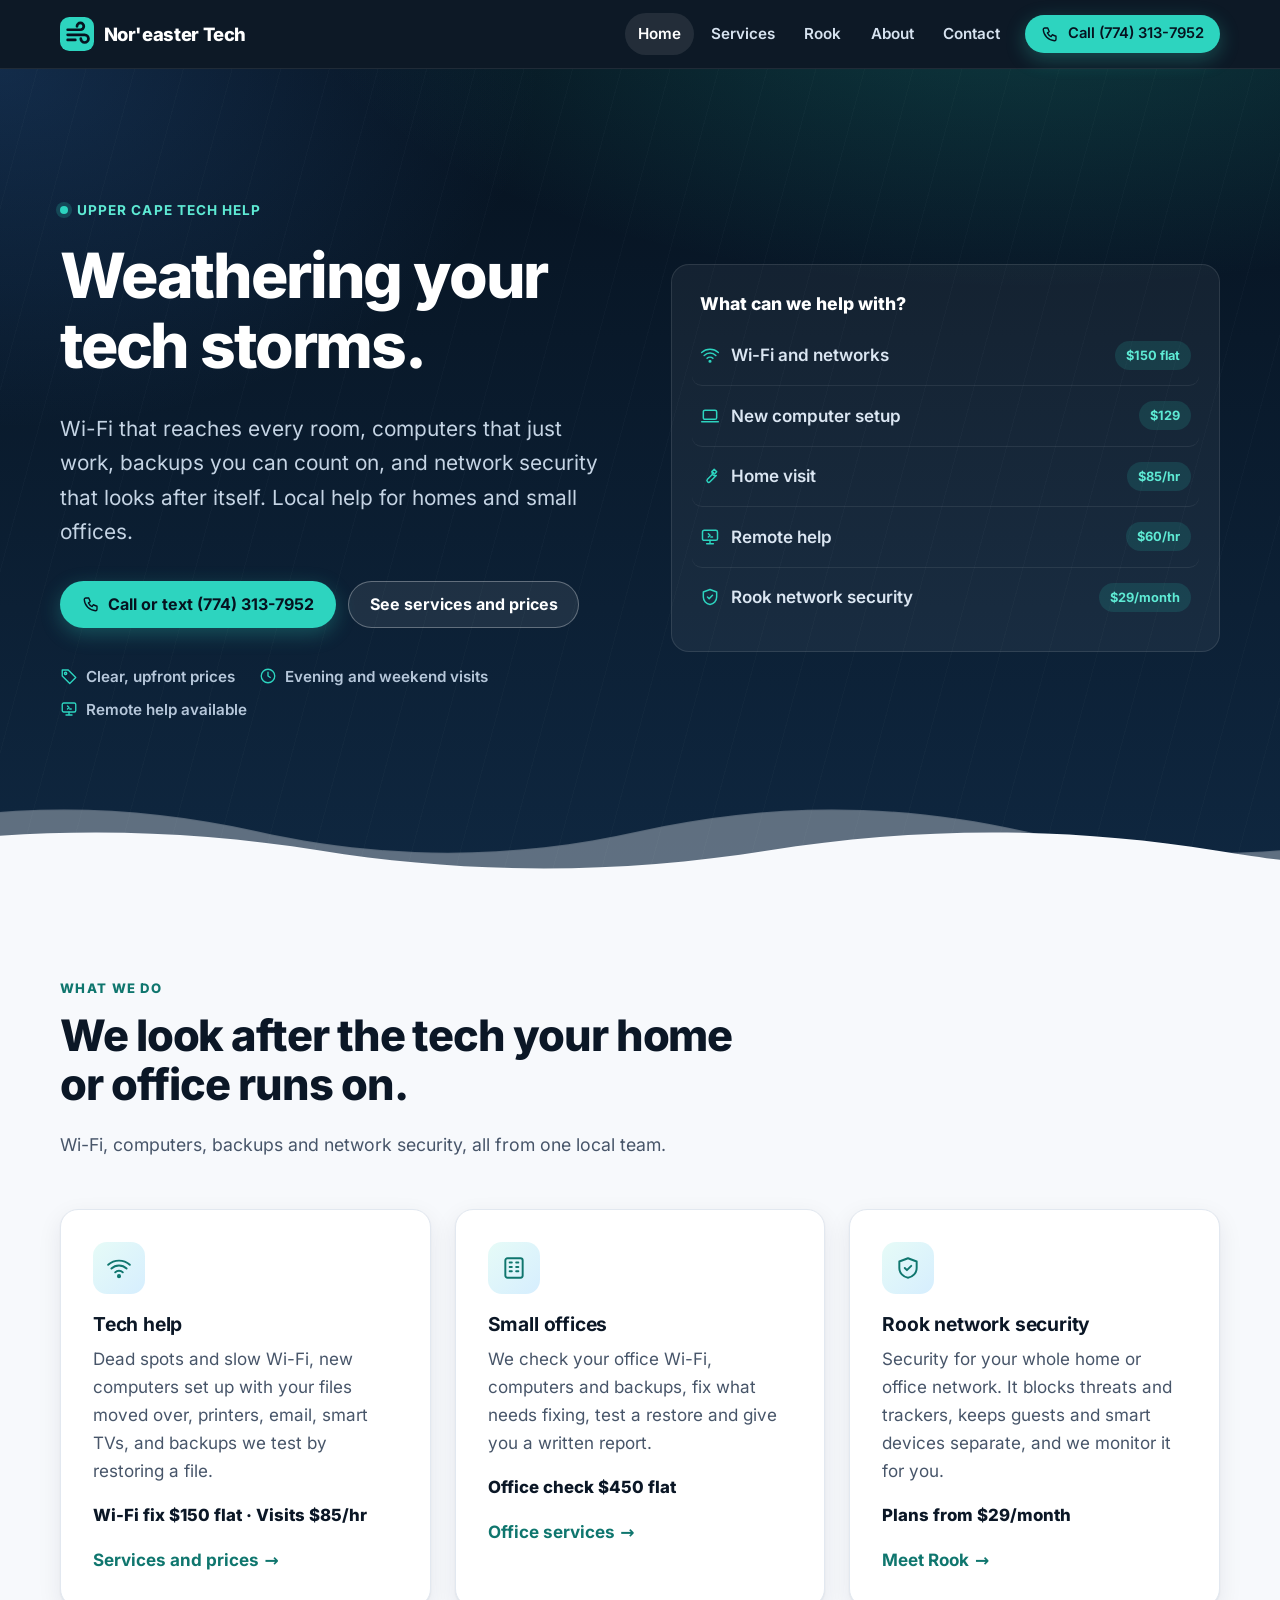
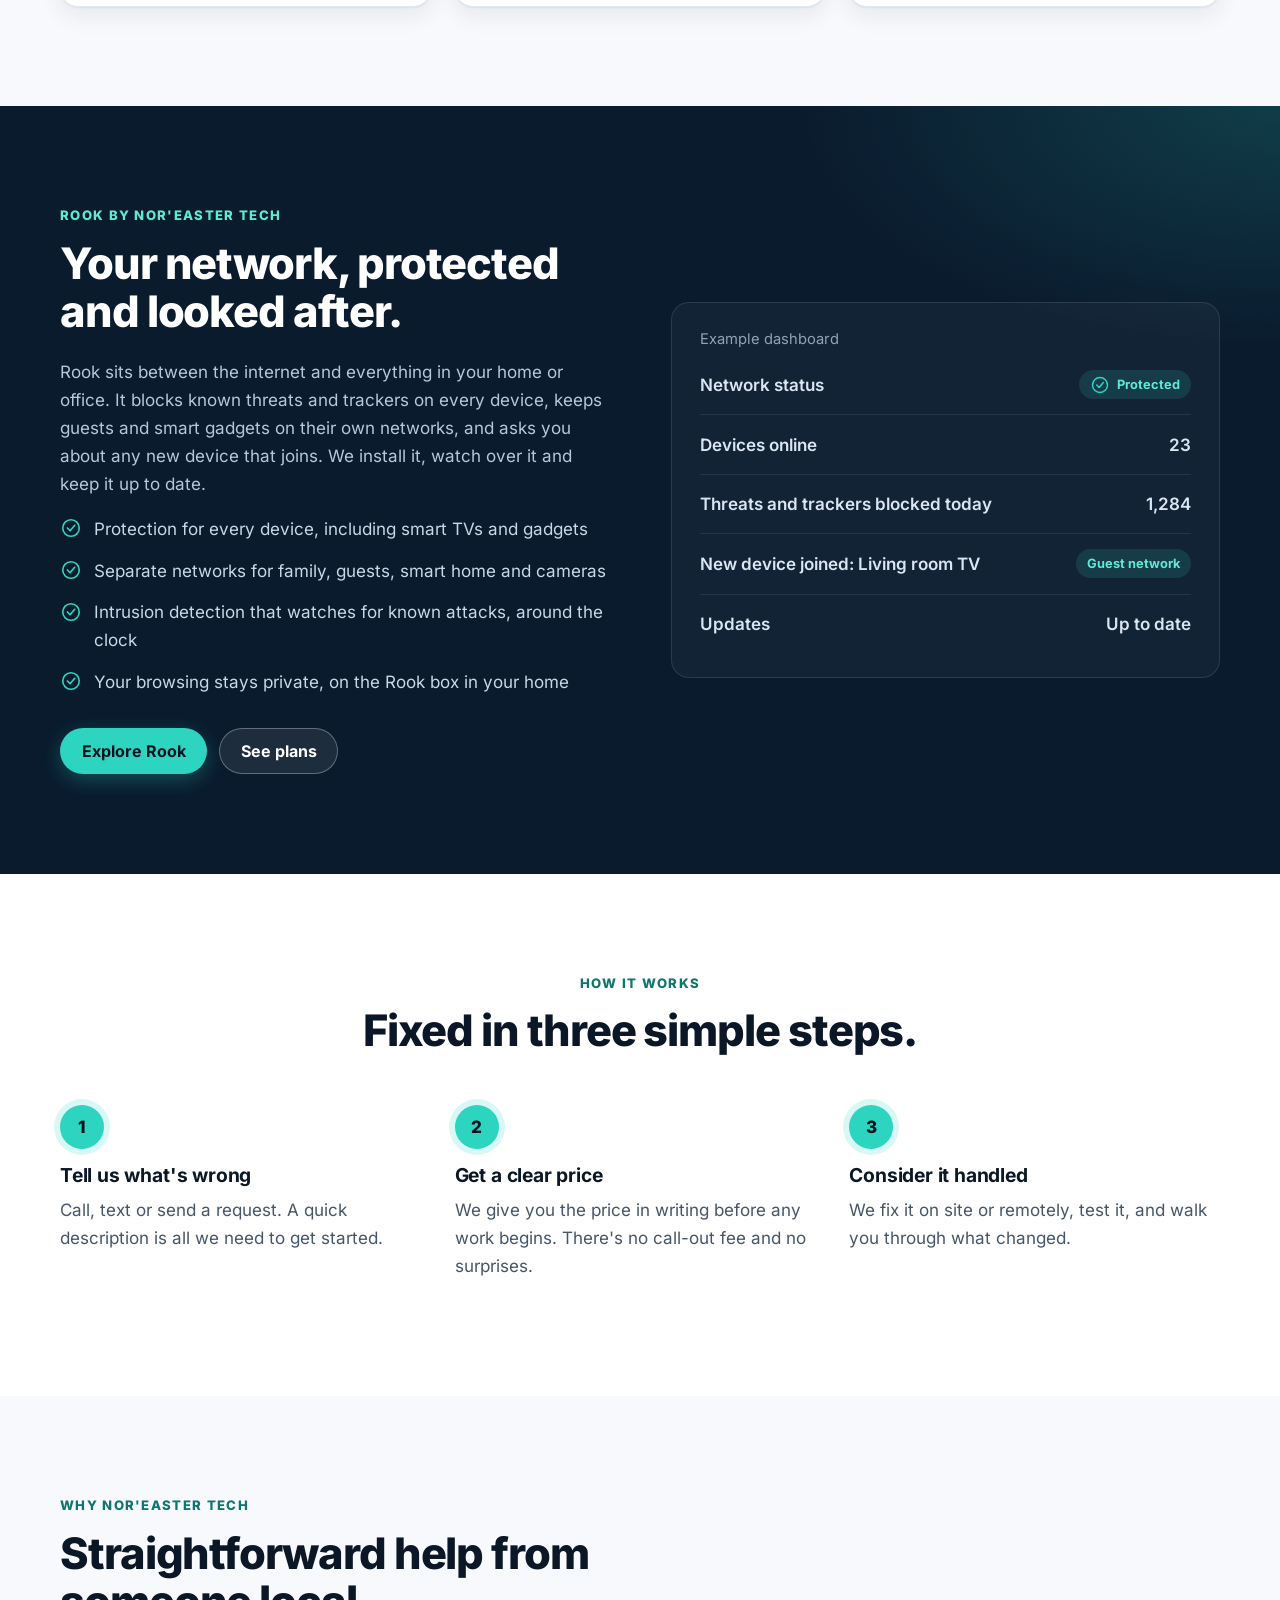
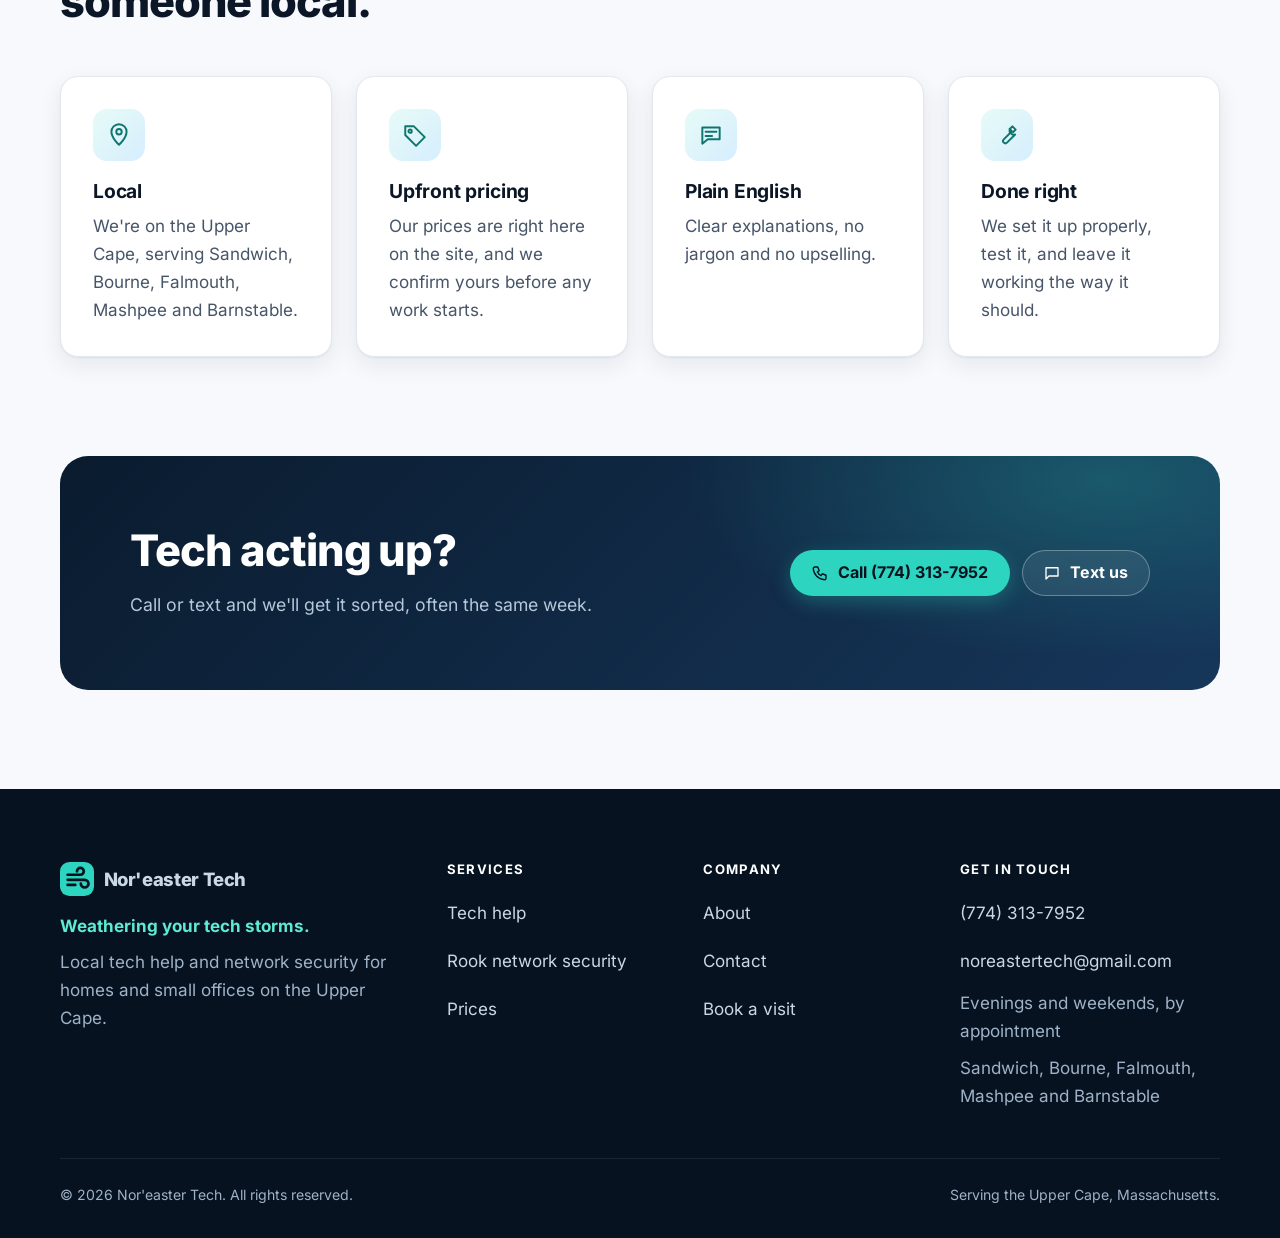
==== commit 0274abd2: "Publish site from cape-tech-launch 20eafc0" ====
--- a/index.html
+++ b/index.html
@@ -11,8 +11,14 @@
 <meta property="og:description" content="Nor'easter Tech: Wi-Fi, computer and backup help, and Rook network security for homes and small offices in Sandwich, Bourne, Falmouth, Mashpee and Barnstable.">
 <meta property="og:type" content="website">
 <meta property="og:url" content="https://noreastertech.com/">
-<meta name="twitter:card" content="summary">
+<meta property="og:image" content="https://noreastertech.com/og-image.png">
+<meta property="og:image:width" content="1200">
+<meta property="og:image:height" content="630">
+<meta property="og:image:alt" content="Nor'easter Tech logo with the line Weathering your tech storms, on a dark blue background.">
+<meta property="og:site_name" content="Nor'easter Tech">
+<meta name="twitter:card" content="summary_large_image">
 <link rel="icon" href="favicon.svg" type="image/svg+xml">
+<link rel="apple-touch-icon" href="apple-touch-icon.png">
 <link rel="stylesheet" href="style.css">
 </head>
 <body>
@@ -154,7 +160,8 @@
  "url": "https://noreastertech.com/",
  "telephone": "+1-774-313-7952",
  "email": "noreastertech@gmail.com",
- "image": "https://noreastertech.com/favicon.svg",
+ "image": "https://noreastertech.com/og-image.png",
+ "logo": "https://noreastertech.com/apple-touch-icon.png",
  "areaServed": [
   "Sandwich, MA",
   "Bourne, MA",
--- a/style.css
+++ b/style.css
@@ -229,7 +229,7 @@
 
 /* Contact */
 .contact-cards .card { display: flex; flex-direction: column; }
-.contact-cards .big { font-size: 1.2rem; font-weight: 800; color: var(--ink); text-decoration: none; word-break: break-word; }
+.contact-cards .big { font-size: 1.2rem; font-weight: 800; color: var(--ink); text-decoration: none; overflow-wrap: break-word; }
 .contact-cards .big:hover { color: var(--teal-700); }
 form.request { display: grid; gap: 1.1rem; }
 .field { display: grid; gap: .4rem; }
@@ -278,3 +278,6 @@
 .pill svg { width: 14px; height: 14px; }
 
 .hero .split h1 { font-size: clamp(2.4rem, 1.6rem + 3vw, 3.9rem); max-width: 14ch; }
+
+.sr-only { position: absolute; width: 1px; height: 1px; padding: 0; margin: -1px; overflow: hidden; clip: rect(0 0 0 0); white-space: nowrap; border: 0; }
+.site-footer li a { display: inline-block; padding: .35rem 0; }
